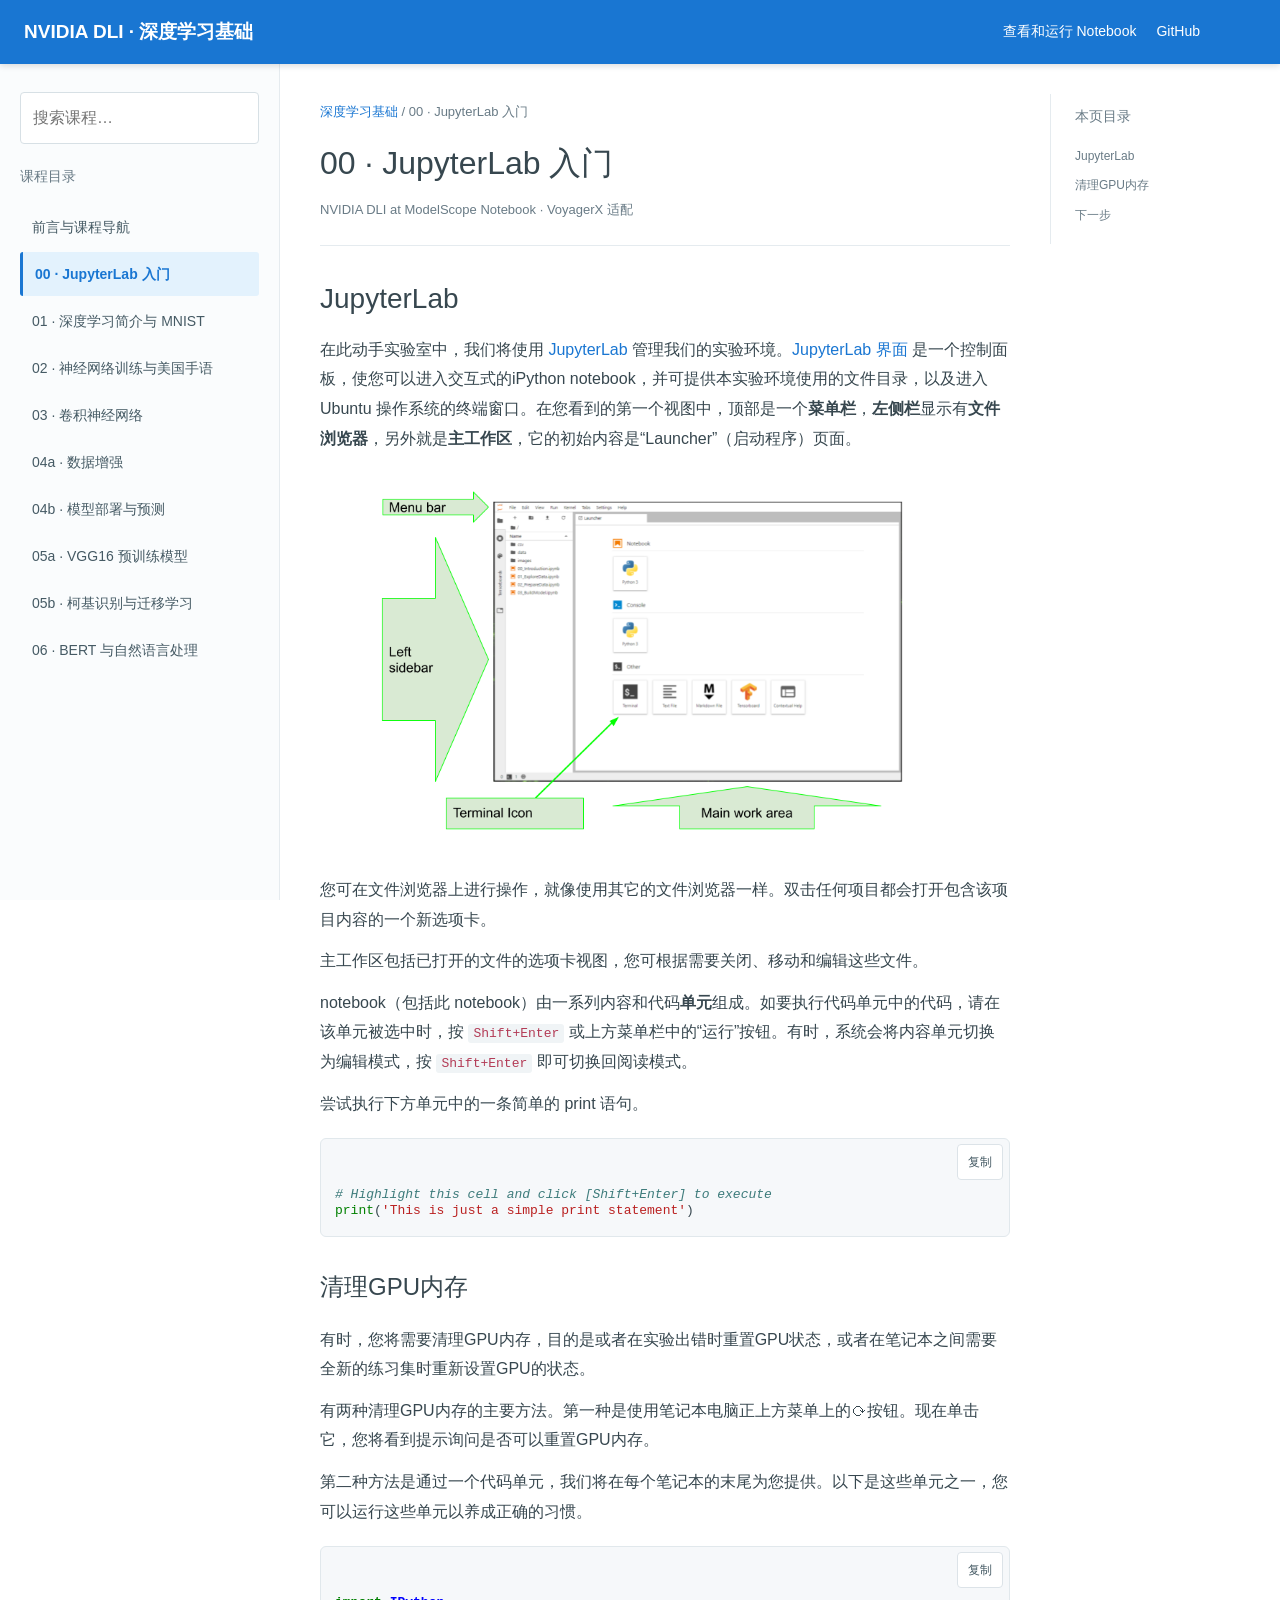
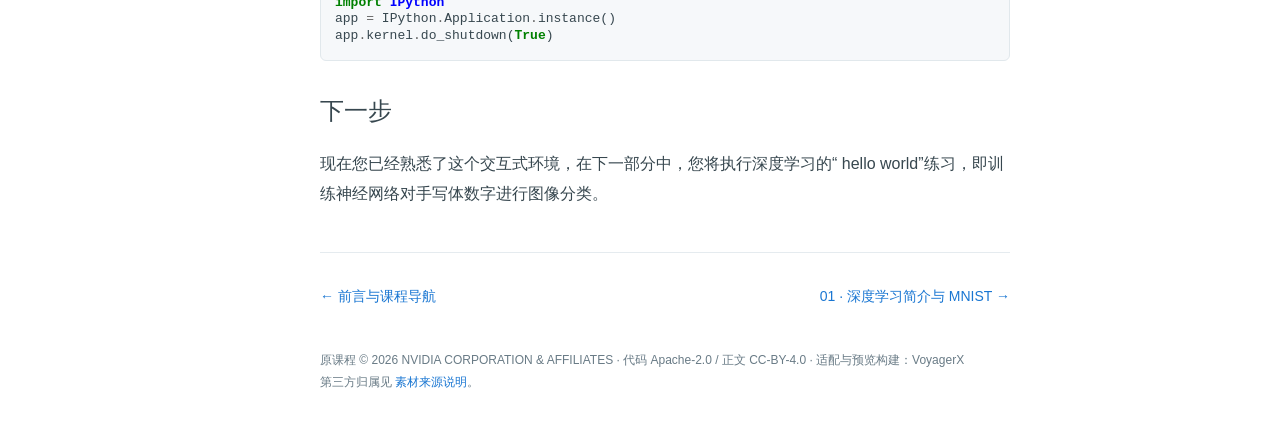
==== course_content/html/00_jupyterlab.html @ eb42d70a "Sync Gallery welcome notebook and HTML from README with tracking links" ====
<!DOCTYPE html>

<html lang="zh-CN"><head><meta charset="utf-8"/><meta content="width=device-width,initial-scale=1" name="viewport"/><title>00 · JupyterLab 入门 — NVIDIA DLI at ModelScope Notebook</title><link href="_static/style.css?v=260e9869840d" rel="stylesheet"/>
<script>window.MathJax={tex:{inlineMath:[['$','$'],['\\(','\\)']],displayMath:[['$$','$$'],['\\[','\\]']] },options:{enableMenu:false},svg:{fontCache:'global'}};</script><script defer="" src="_static/mathjax.js"></script></head>
<body><header class="topbar"><button aria-expanded="false" aria-label="打开课程目录" class="menu">☰</button><a class="brand" href="index.html" rel="noopener noreferrer" target="_blank">NVIDIA DLI · 深度学习基础</a><nav aria-label="相关链接" class="toplinks"><a href="https://modelscope.cn/gallery/NVIDIA_Training_and_Certification/nvidia-dli-deep-learning-zh-modelscope/files/course_content/tutorials/00_jupyterlab.ipynb" rel="noopener noreferrer" target="_blank">查看和运行 Notebook</a><a href="https://github.com/VoyagerXvoyagerx/nvidia-dli-deep-learning-zh-modelscope" rel="noopener noreferrer" target="_blank">GitHub</a></nav></header>
<aside aria-label="课程目录" class="sidebar"><input aria-label="搜索课程" class="search" placeholder="搜索课程…" type="search"/><h2>课程目录</h2><ul class="chapters"><li><a class="" href="index.html" rel="noopener noreferrer" target="_blank">前言与课程导航</a></li><li><a aria-current="page" class="active" href="00_jupyterlab.html" rel="noopener noreferrer" target="_blank">00 · JupyterLab 入门</a></li><li><a class="" href="01_mnist.html" rel="noopener noreferrer" target="_blank">01 · 深度学习简介与 MNIST</a></li><li><a class="" href="02_asl.html" rel="noopener noreferrer" target="_blank">02 · 神经网络训练与美国手语</a></li><li><a class="" href="03_asl_cnn.html" rel="noopener noreferrer" target="_blank">03 · 卷积神经网络</a></li><li><a class="" href="04a_asl_augmentation.html" rel="noopener noreferrer" target="_blank">04a · 数据增强</a></li><li><a class="" href="04b_asl_predictions.html" rel="noopener noreferrer" target="_blank">04b · 模型部署与预测</a></li><li><a class="" href="05a_doggy_door.html" rel="noopener noreferrer" target="_blank">05a · VGG16 预训练模型</a></li><li><a class="" href="05b_corgi_door.html" rel="noopener noreferrer" target="_blank">05b · 柯基识别与迁移学习</a></li><li><a class="" href="06_nlp.html" rel="noopener noreferrer" target="_blank">06 · BERT 与自然语言处理</a></li></ul><p class="empty-search">没有匹配的课程</p></aside>
<main><div class="breadcrumb"><a href="index.html" rel="noopener noreferrer" target="_blank">深度学习基础</a> / 00 · JupyterLab 入门</div><h1 class="page-title">00 · JupyterLab 入门</h1><div class="subtitle">NVIDIA DLI at ModelScope Notebook · VoyagerX 适配</div><article class="notebook"><div class="cell border-box-sizing text_cell rendered" id="cell-id=77c0763f"><div class="inner_cell">
<div class="text_cell_render border-box-sizing rendered_html">
<h1 id="JupyterLab">JupyterLab<a class="anchor-link" href="#JupyterLab">¶</a></h1><p>在此动手实验室中，我们将使用 <a href="https://jupyterlab.readthedocs.io/en/stable/" rel="noopener noreferrer" target="_blank">JupyterLab</a> 管理我们的实验环境。<a href="https://jupyterlab.readthedocs.io/en/stable/user/interface.html" rel="noopener noreferrer" target="_blank">JupyterLab 界面</a> 是一个控制面板，使您可以进入交互式的iPython notebook，并可提供本实验环境使用的文件目录，以及进入 Ubuntu 操作系统的终端窗口。在您看到的第一个视图中，顶部是一个<strong>菜单栏</strong>，<strong>左侧栏</strong>显示有<strong>文件浏览器</strong>，另外就是<strong>主工作区</strong>，它的初始内容是“Launcher”（启动程序）页面。</p>
<img alt="No description has been provided for this image" src="[data-uri]"/>
<p>您可在文件浏览器上进行操作，就像使用其它的文件浏览器一样。双击任何项目都会打开包含该项目内容的一个新选项卡。</p>
<p>主工作区包括已打开的文件的选项卡视图，您可根据需要关闭、移动和编辑这些文件。</p>
<p>notebook（包括此 notebook）由一系列内容和代码<strong>单元</strong>组成。如要执行代码单元中的代码，请在该单元被选中时，按 <code>Shift+Enter</code> 或上方菜单栏中的“运行”按钮。有时，系统会将内容单元切换为编辑模式，按 <code>Shift+Enter</code> 即可切换回阅读模式。</p>
<p>尝试执行下方单元中的一条简单的 print 语句。</p>
</div>
</div>
</div>
<div class="cell border-box-sizing code_cell rendered" id="cell-id=978e000f">
<div class="input">
<div class="inner_cell">
<div class="input_area">
<div class="highlight hl-ipython3"><pre><span></span><span class="c1"># Highlight this cell and click [Shift+Enter] to execute</span>
<span class="nb">print</span><span class="p">(</span><span class="s1">'This is just a simple print statement'</span><span class="p">)</span>
</pre></div>
</div>
</div>
</div>
</div>
<div class="cell border-box-sizing text_cell rendered" id="cell-id=dd1d17f4"><div class="inner_cell">
<div class="text_cell_render border-box-sizing rendered_html">
<h2 id="%E6%B8%85%E7%90%86GPU%E5%86%85%E5%AD%98">清理GPU内存<a class="anchor-link" href="#%E6%B8%85%E7%90%86GPU%E5%86%85%E5%AD%98">¶</a></h2>
</div>
</div>
</div>
<div class="cell border-box-sizing text_cell rendered" id="cell-id=c4c3e708"><div class="inner_cell">
<div class="text_cell_render border-box-sizing rendered_html">
<p>有时，您将需要清理GPU内存，目的是或者在实验出错时重置GPU状态，或者在笔记本之间需要全新的练习集时重新设置GPU的状态。</p>
<p>有两种清理GPU内存的主要方法。第一种是使用笔记本电脑正上方菜单上的⟳按钮。现在单击它，您将看到提示询问是否可以重置GPU内存。</p>
<p>第二种方法是通过一个代码单元，我们将在每个笔记本的末尾为您提供。以下是这些单元之一，您可以运行这些单元以养成正确的习惯。</p>
</div>
</div>
</div>
<div class="cell border-box-sizing code_cell rendered" id="cell-id=e4eff487">
<div class="input">
<div class="inner_cell">
<div class="input_area">
<div class="highlight hl-ipython3"><pre><span></span><span class="kn">import</span><span class="w"> </span><span class="nn">IPython</span>
<span class="n">app</span> <span class="o">=</span> <span class="n">IPython</span><span class="o">.</span><span class="n">Application</span><span class="o">.</span><span class="n">instance</span><span class="p">()</span>
<span class="n">app</span><span class="o">.</span><span class="n">kernel</span><span class="o">.</span><span class="n">do_shutdown</span><span class="p">(</span><span class="kc">True</span><span class="p">)</span>
</pre></div>
</div>
</div>
</div>
</div>
<div class="cell border-box-sizing text_cell rendered" id="cell-id=9a788cd8"><div class="inner_cell">
<div class="text_cell_render border-box-sizing rendered_html">
<h2 id="%E4%B8%8B%E4%B8%80%E6%AD%A5">下一步<a class="anchor-link" href="#%E4%B8%8B%E4%B8%80%E6%AD%A5">¶</a></h2>
</div>
</div>
</div>
<div class="cell border-box-sizing text_cell rendered" id="cell-id=a4cfa0e5"><div class="inner_cell">
<div class="text_cell_render border-box-sizing rendered_html">
<p>现在您已经熟悉了这个交互式环境，在下一部分中，您将执行深度学习的“ hello world”练习，即训练神经网络对手写体数字进行图像分类。</p>
</div>
</div>
</div>
</article><nav aria-label="上一课与下一课" class="pager"><a href="index.html" rel="prev noopener noreferrer" target="_blank">← 前言与课程导航</a><a href="01_mnist.html" rel="next noopener noreferrer" target="_blank">01 · 深度学习简介与 MNIST →</a></nav><footer class="footer">原课程 © 2026 NVIDIA CORPORATION &amp; AFFILIATES · 代码 Apache-2.0 / 正文 CC-BY-4.0 · 适配与预览构建：VoyagerX<br/>第三方归属见 <a href="https://github.com/VoyagerXvoyagerx/nvidia-dli-deep-learning-zh-modelscope/blob/main/THIRD_PARTY_NOTICES.md" rel="noopener noreferrer" target="_blank">素材来源说明</a>。</footer></main><aside aria-label="本页目录" class="toc"><h2>本页目录</h2><a class="depth-1" href="#JupyterLab">JupyterLab</a><a class="depth-2" href="#%E6%B8%85%E7%90%86GPU%E5%86%85%E5%AD%98">清理GPU内存</a><a class="depth-2" href="#%E4%B8%8B%E4%B8%80%E6%AD%A5">下一步</a></aside><script>
(()=>{
 const sidebar=document.querySelector('.sidebar'),menu=document.querySelector('.menu');
 const mobile=matchMedia('(max-width:1024px)');
 sidebar.id='course-navigation';menu.setAttribute('aria-controls',sidebar.id);
 const heading=document.createElement('div');heading.className='drawer-head';
 const headingText=document.createElement('strong');headingText.textContent='课程目录';
 const close=document.createElement('button');close.type='button';close.className='menu-close';close.setAttribute('aria-label','关闭课程目录');close.textContent='×';heading.append(headingText,close);sidebar.prepend(heading);
 const actions=document.createElement('nav');actions.className='drawer-actions';actions.setAttribute('aria-label','Notebook 与源码');
 document.querySelectorAll('.toplinks a').forEach(link=>actions.append(link.cloneNode(true)));sidebar.append(actions);
 const backdrop=document.createElement('button');backdrop.type='button';backdrop.className='nav-backdrop';backdrop.hidden=true;backdrop.tabIndex=-1;backdrop.setAttribute('aria-label','关闭课程目录遮罩');document.body.append(backdrop);
 let previousFocus;
 function setOpen(open,restore=true){
  open=!!open&&mobile.matches;
  if(open)previousFocus=document.activeElement;
  sidebar.classList.toggle('open',open);document.body.classList.toggle('nav-open',open);menu.setAttribute('aria-expanded',String(open));menu.setAttribute('aria-label',open?'关闭课程目录':'打开课程目录');backdrop.hidden=!open;
  sidebar.inert=mobile.matches&&!open;sidebar.setAttribute('aria-hidden',String(mobile.matches&&!open));
  if(open){sidebar.setAttribute('role','dialog');sidebar.setAttribute('aria-modal','true');close.focus()}
  else{sidebar.removeAttribute('role');sidebar.removeAttribute('aria-modal');if(restore&&previousFocus?.isConnected)previousFocus.focus()}
 }
 menu.addEventListener('click',()=>setOpen(!sidebar.classList.contains('open')));close.addEventListener('click',()=>setOpen(false));backdrop.addEventListener('click',()=>setOpen(false));
 sidebar.addEventListener('click',e=>{if(e.target.closest('a'))setOpen(false,false)});
 document.addEventListener('keydown',e=>{
  if(!sidebar.classList.contains('open'))return;
  if(e.key==='Escape'){e.preventDefault();setOpen(false)}
  if(e.key==='Tab'){
   const targets=[...sidebar.querySelectorAll('a[href],button,input')].filter(el=>el.getClientRects().length&&!el.disabled);const first=targets[0],last=targets.at(-1);
   if(e.shiftKey&&document.activeElement===first){e.preventDefault();last.focus()}else if(!e.shiftKey&&document.activeElement===last){e.preventDefault();first.focus()}
  }
 });
 mobile.addEventListener('change',()=>setOpen(false,false));setOpen(false,false);
 document.querySelector('.search').addEventListener('input',e=>{
  const q=e.target.value.toLocaleLowerCase();let n=0;
  document.querySelectorAll('.chapters li').forEach(li=>{const ok=li.textContent.toLocaleLowerCase().includes(q);li.hidden=!ok;n+=ok});document.querySelector('.empty-search').style.display=n?'none':'block';
 });
 document.querySelectorAll('.notebook table').forEach(table=>{
  if(table.parentElement.classList.contains('table-scroll'))return;
  const wrapper=document.createElement('div');wrapper.className='table-scroll';wrapper.tabIndex=0;wrapper.setAttribute('role','region');wrapper.setAttribute('aria-label','表格，可左右滚动');table.before(wrapper);wrapper.append(table);
 });
 document.querySelectorAll('.notebook pre').forEach(pre=>{
  pre.classList.add('code-scroll');pre.tabIndex=0;pre.setAttribute('role','region');pre.setAttribute('aria-label','代码或输出内容，可左右滚动');
  const block=pre.closest('.highlight');
  if(block){
   const copy=document.createElement('button');copy.type='button';copy.className='copy';copy.textContent='复制';copy.setAttribute('aria-label','复制代码');copy.addEventListener('click',async()=>{
    try{await navigator.clipboard.writeText(pre.innerText)}catch(e){const t=document.createElement('textarea');t.value=pre.innerText;document.body.append(t);t.select();document.execCommand('copy');t.remove()}
    copy.textContent='已复制';setTimeout(()=>copy.textContent='复制',1200);
   });block.append(copy);
  }
 });
})();
</script></body></html>
---- course_content/html/_static/style.css ----
:root{--blue:#1976d2;--ink:#37474f;--muted:#697b86;--line:#e5ebef;--header-height:64px}
*{box-sizing:border-box}html{width:100%;scroll-behavior:smooth;scroll-padding-top:82px}body{width:100%;min-width:0;margin:0;color:var(--ink);background:#fff;font:16px/1.85 -apple-system,BlinkMacSystemFont,"Segoe UI","Noto Sans SC","Microsoft YaHei",sans-serif}
a{color:var(--blue);text-decoration:none}a:hover{text-decoration:underline}button,input{font:inherit}button:focus-visible,a:focus-visible,input:focus-visible,pre:focus-visible{outline:3px solid #ffb300;outline-offset:2px}
.topbar{height:var(--header-height);position:fixed;inset:0 0 auto;background:var(--blue);color:#fff;display:flex;align-items:center;gap:24px;padding:0 24px;z-index:20;box-shadow:0 2px 6px #0002;min-width:0}
.brand{font-size:19px;font-weight:600;color:#fff;min-width:0}.toplinks{margin-left:auto;margin-right:56px;display:flex;align-items:center;gap:20px;flex-shrink:0}.toplinks a{color:#fff;font-size:14px;min-height:44px;display:flex;align-items:center}.menu{display:none;border:0;background:none;color:#fff;font-size:24px;cursor:pointer}
.sidebar{position:fixed;top:var(--header-height);bottom:0;left:0;width:280px;padding:28px 20px 40px;overflow-y:auto;overscroll-behavior-y:contain;border-right:1px solid var(--line);background:#fafcfd;z-index:15}
.sidebar h2,.toc h2{font-size:14px;margin:0 0 16px;color:var(--muted);font-weight:500}.search{width:100%;min-height:44px;padding:10px 12px;border:1px solid #d7e0e5;border-radius:4px;background:#fff;font-size:16px;margin-bottom:20px}
.chapters{list-style:none;padding:0;margin:0}.chapters li{margin:3px 0}.chapters a{display:flex;align-items:center;min-height:44px;padding:8px 12px;border-radius:3px;font-size:14px;color:#455a64;line-height:1.65;overflow-wrap:anywhere}.chapters a.active{background:#e3f2fd;color:var(--blue);font-weight:600;border-left:3px solid var(--blue)}
main{margin:var(--header-height) 230px 0 280px;padding:36px 40px 52px;max-width:1140px;min-width:0;min-height:calc(100vh - var(--header-height))}.breadcrumb{font-size:13px;color:var(--muted);margin-bottom:17px;overflow-wrap:anywhere}.page-title{font-size:32px;line-height:1.4;font-weight:500;margin:0 0 12px;overflow-wrap:anywhere}.subtitle{color:var(--muted);font-size:13px;border-bottom:1px solid var(--line);padding-bottom:23px;margin-bottom:25px}
.toc{position:fixed;right:0;top:94px;width:230px;padding:10px 24px;max-height:calc(100vh - 110px);overflow:auto;border-left:1px solid var(--line)}.toc a{display:block;font-size:12px;line-height:1.7;margin:9px 0;color:var(--muted)}.toc a.depth-3{padding-left:12px}
.notebook{width:100%;min-width:0;max-width:100%;overflow-wrap:anywhere}.notebook h1{font-size:28px}.notebook h2{font-size:24px}.notebook h3{font-size:20px}.notebook h4{font-size:17px}.notebook h1,.notebook h2,.notebook h3,.notebook h4{font-weight:500;line-height:1.5;margin:32px 0 15px;overflow-wrap:anywhere}
.notebook p{margin:12px 0}.notebook p,.notebook li,.notebook a{white-space:normal;overflow-wrap:anywhere;word-break:normal}.notebook img{display:inline-block;max-width:100%!important;height:auto!important}.notebook video,.notebook iframe{max-width:100%}
.cell,.inner_cell,.text_cell,.text_cell_render,.rendered_html,.input,.input_area,.output_wrapper,.output,.output_area,.output_subarea{min-width:0;max-width:100%;width:auto}.text_cell_render{padding:0}.input_area{width:100%}.cell{margin:20px 0}.prompt,.anchor-link{display:none}
.notebook blockquote{border-left:4px solid #90caf9;background:#f4f9fd;padding:8px 16px;margin:20px 0}.notebook ul,.notebook ol{padding-left:24px}.notebook table{border-collapse:collapse;font-size:14px;margin:0}.notebook th,.notebook td{border:1px solid #dfe6ea;padding:10px 13px;vertical-align:top}.notebook th{background:#f5f8fa}.table-scroll{width:100%;max-width:100%;min-width:0;overflow-x:auto;overscroll-behavior-x:contain;-webkit-overflow-scrolling:touch;margin:20px 0}.table-scroll table{width:max-content;min-width:100%;max-width:none}
code,pre{font:13px/1.65 ui-monospace,SFMono-Regular,Consolas,"Liberation Mono",monospace}p code,li code,td code{background:#f0f4f6;border-radius:3px;padding:2px 5px;color:#b33b56;white-space:normal;overflow-wrap:anywhere}
.highlight{position:relative;width:100%;max-width:100%;min-width:0;background:#f6f8fa!important;border:1px solid #e1e8ec;border-radius:6px;margin:16px 0;overflow:hidden}.highlight pre,.notebook pre.code-scroll{display:block;width:100%;max-width:100%;min-width:0;margin:0;padding:48px 14px 16px;overflow-x:auto;overflow-y:hidden;white-space:pre;word-break:normal;overflow-wrap:normal;tab-size:4;-webkit-overflow-scrolling:touch;overscroll-behavior-x:contain;touch-action:pan-x pan-y;scrollbar-width:auto;scrollbar-color:#8298a6 #e8eef2;background:transparent}
.output_area pre.code-scroll{padding:14px;background:#fbfcfd;border-left:3px solid #cfd8dc}.code-scroll code,.code-scroll span{white-space:pre;word-break:normal;overflow-wrap:normal}.code-scroll::-webkit-scrollbar,.table-scroll::-webkit-scrollbar{height:10px}.code-scroll::-webkit-scrollbar-track,.table-scroll::-webkit-scrollbar-track{background:#e8eef2}.code-scroll::-webkit-scrollbar-thumb,.table-scroll::-webkit-scrollbar-thumb{background:#8298a6;border-radius:6px}
.copy{position:absolute;right:6px;top:5px;border:1px solid #dce3e8;border-radius:4px;padding:4px 10px;min-width:44px;min-height:36px;background:#fff;font-size:12px;color:#455a64;cursor:pointer;z-index:1}
.MathJax{max-width:100%;overflow-x:auto;overflow-y:hidden}.MathJax[display="true"]{display:block}.MathJax svg{max-width:none}.pager{display:flex;justify-content:space-between;gap:20px;margin-top:44px;padding-top:22px;border-top:1px solid var(--line);font-size:14px}.pager a{min-height:44px;display:flex;align-items:center;overflow-wrap:anywhere;min-width:0}.footer{margin-top:30px;color:var(--muted);font-size:12px;overflow-wrap:anywhere}.empty-search{font-size:13px;color:var(--muted);display:none}
.drawer-head,.drawer-actions,.nav-backdrop{display:none}.nav-backdrop[hidden]{display:none!important}
@media(min-width:1800px){main{margin-left:calc(280px + (100vw - 1800px)/2)}}
@media(max-width:1200px){.toc{display:none}main{margin-right:0;padding:30px}}
@media(max-width:1024px){
 :root{--header-height:60px}html{scroll-padding-top:76px}.topbar{gap:10px;padding:0 64px 0 12px}.menu{display:flex;align-items:center;justify-content:center;flex:0 0 44px;width:44px;height:44px;padding:0}.brand{font-size:16px;white-space:nowrap;overflow:hidden;text-overflow:ellipsis;line-height:1.4}.toplinks{display:none}.toc{display:none}
 .sidebar{top:0;bottom:0;width:min(320px,calc(100vw - 48px));max-width:100%;padding:16px 16px 32px;z-index:50;transform:translateX(-105%);visibility:hidden;pointer-events:none;transition:transform .18s ease,visibility .18s;background:#fff;box-shadow:8px 0 30px #0003;height:100dvh;max-height:100dvh}
 .sidebar.open{display:block;transform:translateX(0);visibility:visible;pointer-events:auto}.drawer-head{display:flex;align-items:center;justify-content:space-between;gap:12px;margin-bottom:16px;font-size:18px}.menu-close{border:0;background:#eff4f8;color:#37474f;border-radius:4px;font-size:26px;width:44px;height:44px;cursor:pointer}.drawer-actions{display:flex;flex-direction:column;gap:4px;border-top:1px solid var(--line);margin-top:20px;padding-top:14px}.drawer-actions a{display:flex;align-items:center;min-height:44px;padding:8px 12px;font-size:14px}
 .nav-backdrop{display:block;position:fixed;inset:0;border:0;background:#0006;z-index:40;padding:0;cursor:pointer}.nav-open{overflow:hidden}.chapters a{min-height:44px}main{width:auto;min-width:0;margin:var(--header-height) 0 0;padding:24px 20px 40px;max-width:100%;min-height:calc(100dvh - var(--header-height))}.page-title{font-size:26px}.notebook h1{font-size:25px}.notebook h2{font-size:22px}.notebook h3{font-size:19px}.copy{min-height:44px}.highlight pre{padding-top:54px}.pager{flex-wrap:wrap}.table-scroll{max-width:100%}
}
@media(max-width:480px){main{padding:22px 16px 36px}.topbar{padding-right:60px}.brand{font-size:15px}.page-title{font-size:24px}.notebook h1{font-size:23px}.notebook h2{font-size:21px}.notebook blockquote{margin-left:0;margin-right:0;padding:8px 12px}}
@media(prefers-reduced-motion:reduce){html{scroll-behavior:auto}.sidebar{transition:none}}
pre { line-height: 125%; }
td.linenos .normal { color: inherit; background-color: transparent; padding-left: 5px; padding-right: 5px; }
span.linenos { color: inherit; background-color: transparent; padding-left: 5px; padding-right: 5px; }
td.linenos .special { color: #000000; background-color: #ffffc0; padding-left: 5px; padding-right: 5px; }
span.linenos.special { color: #000000; background-color: #ffffc0; padding-left: 5px; padding-right: 5px; }
.highlight .hll { background-color: #ffffcc }
.highlight { background: #f8f8f8; }
.highlight .c { color: #3D7B7B; font-style: italic } /* Comment */
.highlight .err { border: 1px solid #F00 } /* Error */
.highlight .k { color: #008000; font-weight: bold } /* Keyword */
.highlight .o { color: #666 } /* Operator */
.highlight .ch { color: #3D7B7B; font-style: italic } /* Comment.Hashbang */
.highlight .cm { color: #3D7B7B; font-style: italic } /* Comment.Multiline */
.highlight .cp { color: #9C6500 } /* Comment.Preproc */
.highlight .cpf { color: #3D7B7B; font-style: italic } /* Comment.PreprocFile */
.highlight .c1 { color: #3D7B7B; font-style: italic } /* Comment.Single */
.highlight .cs { color: #3D7B7B; font-style: italic } /* Comment.Special */
.highlight .gd { color: #A00000 } /* Generic.Deleted */
.highlight .ge { font-style: italic } /* Generic.Emph */
.highlight .ges { font-weight: bold; font-style: italic } /* Generic.EmphStrong */
.highlight .gr { color: #E40000 } /* Generic.Error */
.highlight .gh { color: #000080; font-weight: bold } /* Generic.Heading */
.highlight .gi { color: #008400 } /* Generic.Inserted */
.highlight .go { color: #717171 } /* Generic.Output */
.highlight .gp { color: #000080; font-weight: bold } /* Generic.Prompt */
.highlight .gs { font-weight: bold } /* Generic.Strong */
.highlight .gu { color: #800080; font-weight: bold } /* Generic.Subheading */
.highlight .gt { color: #04D } /* Generic.Traceback */
.highlight .kc { color: #008000; font-weight: bold } /* Keyword.Constant */
.highlight .kd { color: #008000; font-weight: bold } /* Keyword.Declaration */
.highlight .kn { color: #008000; font-weight: bold } /* Keyword.Namespace */
.highlight .kp { color: #008000 } /* Keyword.Pseudo */
.highlight .kr { color: #008000; font-weight: bold } /* Keyword.Reserved */
.highlight .kt { color: #B00040 } /* Keyword.Type */
.highlight .m { color: #666 } /* Literal.Number */
.highlight .s { color: #BA2121 } /* Literal.String */
.highlight .na { color: #687822 } /* Name.Attribute */
.highlight .nb { color: #008000 } /* Name.Builtin */
.highlight .nc { color: #00F; font-weight: bold } /* Name.Class */
.highlight .no { color: #800 } /* Name.Constant */
.highlight .nd { color: #A2F } /* Name.Decorator */
.highlight .ni { color: #717171; font-weight: bold } /* Name.Entity */
.highlight .ne { color: #CB3F38; font-weight: bold } /* Name.Exception */
.highlight .nf { color: #00F } /* Name.Function */
.highlight .nl { color: #767600 } /* Name.Label */
.highlight .nn { color: #00F; font-weight: bold } /* Name.Namespace */
.highlight .nt { color: #008000; font-weight: bold } /* Name.Tag */
.highlight .nv { color: #19177C } /* Name.Variable */
.highlight .ow { color: #A2F; font-weight: bold } /* Operator.Word */
.highlight .w { color: #BBB } /* Text.Whitespace */
.highlight .mb { color: #666 } /* Literal.Number.Bin */
.highlight .mf { color: #666 } /* Literal.Number.Float */
.highlight .mh { color: #666 } /* Literal.Number.Hex */
.highlight .mi { color: #666 } /* Literal.Number.Integer */
.highlight .mo { color: #666 } /* Literal.Number.Oct */
.highlight .sa { color: #BA2121 } /* Literal.String.Affix */
.highlight .sb { color: #BA2121 } /* Literal.String.Backtick */
.highlight .sc { color: #BA2121 } /* Literal.String.Char */
.highlight .dl { color: #BA2121 } /* Literal.String.Delimiter */
.highlight .sd { color: #BA2121; font-style: italic } /* Literal.String.Doc */
.highlight .s2 { color: #BA2121 } /* Literal.String.Double */
.highlight .se { color: #AA5D1F; font-weight: bold } /* Literal.String.Escape */
.highlight .sh { color: #BA2121 } /* Literal.String.Heredoc */
.highlight .si { color: #A45A77; font-weight: bold } /* Literal.String.Interpol */
.highlight .sx { color: #008000 } /* Literal.String.Other */
.highlight .sr { color: #A45A77 } /* Literal.String.Regex */
.highlight .s1 { color: #BA2121 } /* Literal.String.Single */
.highlight .ss { color: #19177C } /* Literal.String.Symbol */
.highlight .bp { color: #008000 } /* Name.Builtin.Pseudo */
.highlight .fm { color: #00F } /* Name.Function.Magic */
.highlight .vc { color: #19177C } /* Name.Variable.Class */
.highlight .vg { color: #19177C } /* Name.Variable.Global */
.highlight .vi { color: #19177C } /* Name.Variable.Instance */
.highlight .vm { color: #19177C } /* Name.Variable.Magic */
.highlight .il { color: #666 } /* Literal.Number.Integer.Long */
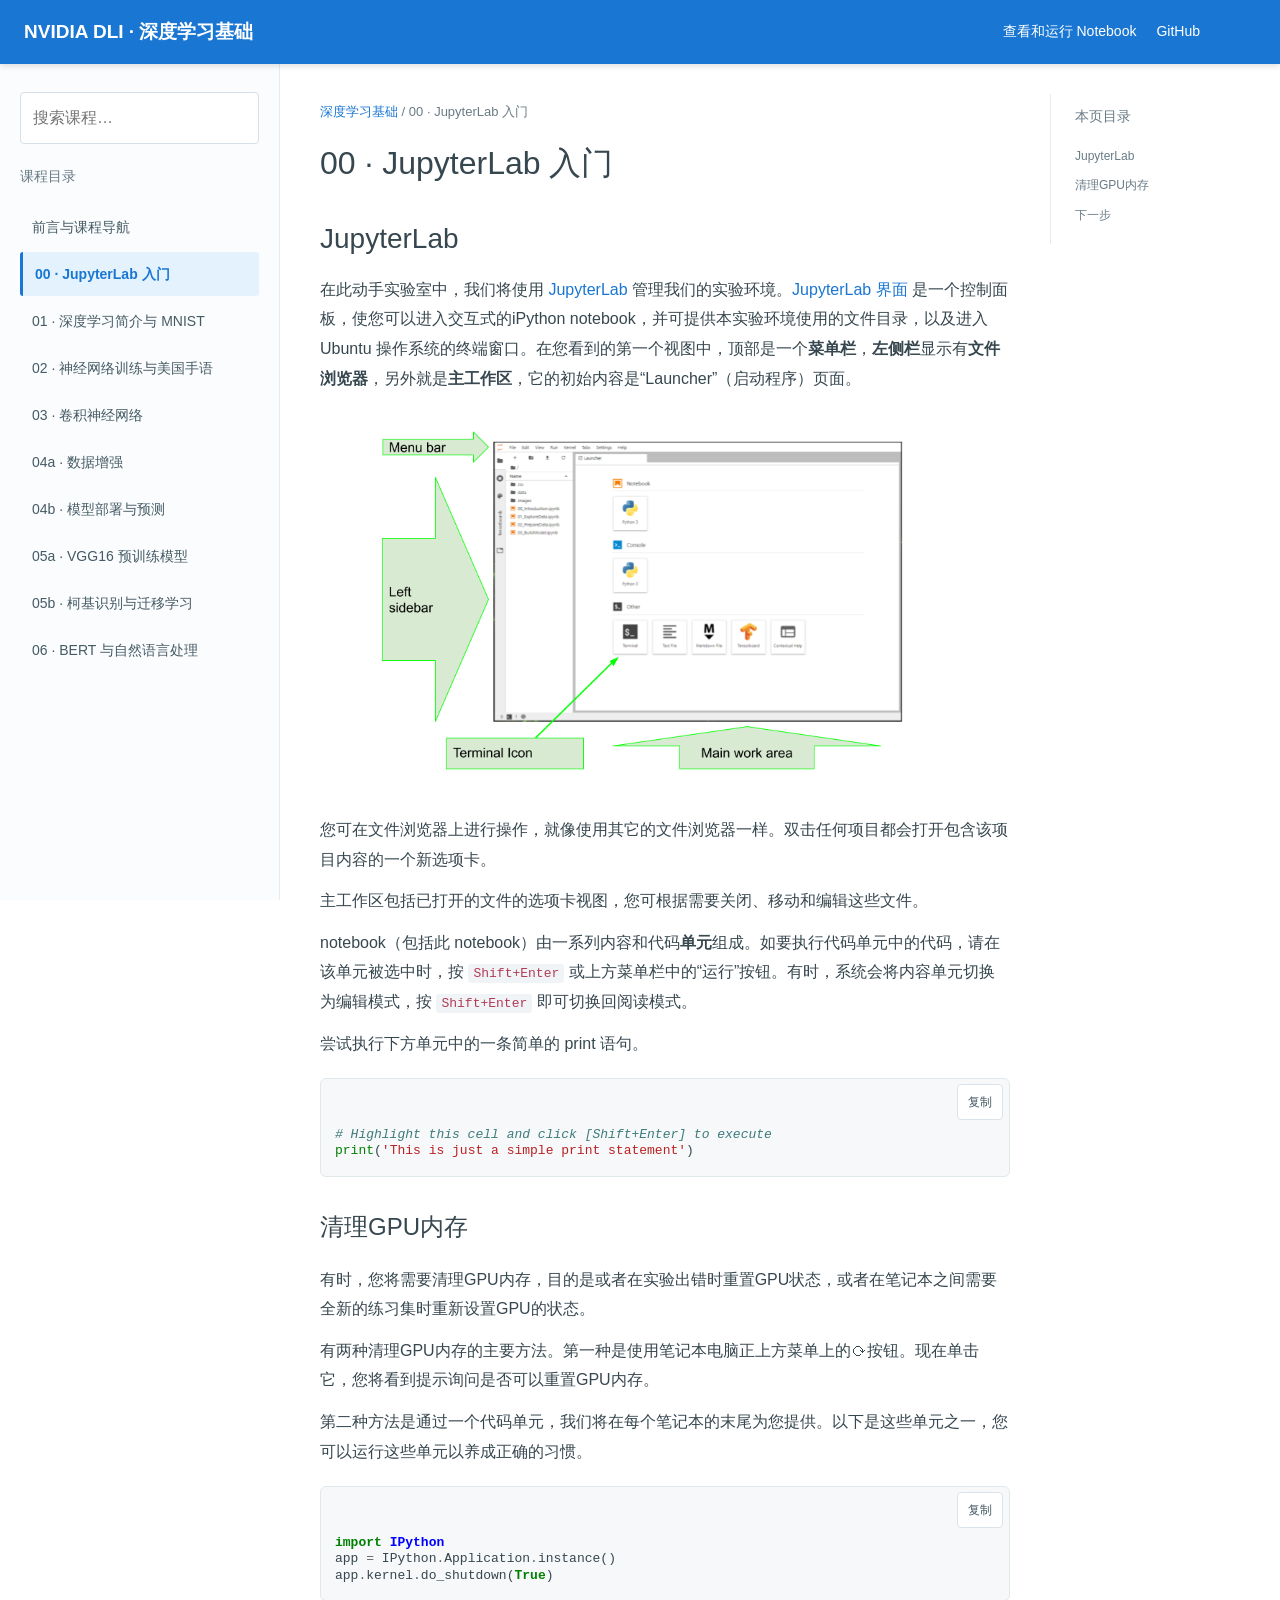
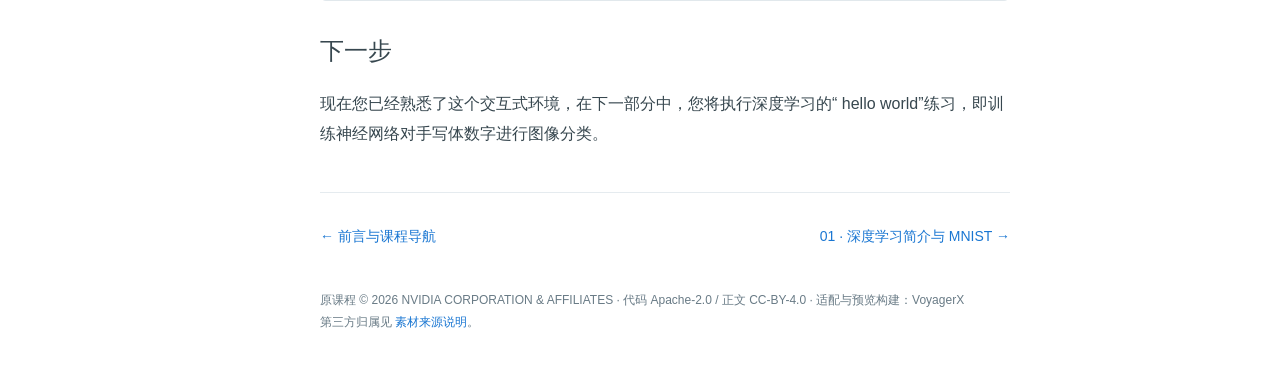
==== commit 71815e76: "Refine welcome tables, resource headings and page headers" ====
--- a/course_content/html/00_jupyterlab.html
+++ b/course_content/html/00_jupyterlab.html
@@ -1,10 +1,10 @@
 <!DOCTYPE html>
 
-<html lang="zh-CN"><head><meta charset="utf-8"/><meta content="width=device-width,initial-scale=1" name="viewport"/><title>00 · JupyterLab 入门 — NVIDIA DLI at ModelScope Notebook</title><link href="_static/style.css?v=260e9869840d" rel="stylesheet"/>
+<html lang="zh-CN"><head><meta charset="utf-8"/><meta content="width=device-width,initial-scale=1" name="viewport"/><title>00 · JupyterLab 入门 — NVIDIA DLI at ModelScope Notebook</title><link href="_static/style.css?v=dac861f0ec91" rel="stylesheet"/>
 <script>window.MathJax={tex:{inlineMath:[['$','$'],['\\(','\\)']],displayMath:[['$$','$$'],['\\[','\\]']] },options:{enableMenu:false},svg:{fontCache:'global'}};</script><script defer="" src="_static/mathjax.js"></script></head>
 <body><header class="topbar"><button aria-expanded="false" aria-label="打开课程目录" class="menu">☰</button><a class="brand" href="index.html" rel="noopener noreferrer" target="_blank">NVIDIA DLI · 深度学习基础</a><nav aria-label="相关链接" class="toplinks"><a href="https://modelscope.cn/gallery/NVIDIA_Training_and_Certification/nvidia-dli-deep-learning-zh-modelscope/files/course_content/tutorials/00_jupyterlab.ipynb" rel="noopener noreferrer" target="_blank">查看和运行 Notebook</a><a href="https://github.com/VoyagerXvoyagerx/nvidia-dli-deep-learning-zh-modelscope" rel="noopener noreferrer" target="_blank">GitHub</a></nav></header>
 <aside aria-label="课程目录" class="sidebar"><input aria-label="搜索课程" class="search" placeholder="搜索课程…" type="search"/><h2>课程目录</h2><ul class="chapters"><li><a class="" href="index.html" rel="noopener noreferrer" target="_blank">前言与课程导航</a></li><li><a aria-current="page" class="active" href="00_jupyterlab.html" rel="noopener noreferrer" target="_blank">00 · JupyterLab 入门</a></li><li><a class="" href="01_mnist.html" rel="noopener noreferrer" target="_blank">01 · 深度学习简介与 MNIST</a></li><li><a class="" href="02_asl.html" rel="noopener noreferrer" target="_blank">02 · 神经网络训练与美国手语</a></li><li><a class="" href="03_asl_cnn.html" rel="noopener noreferrer" target="_blank">03 · 卷积神经网络</a></li><li><a class="" href="04a_asl_augmentation.html" rel="noopener noreferrer" target="_blank">04a · 数据增强</a></li><li><a class="" href="04b_asl_predictions.html" rel="noopener noreferrer" target="_blank">04b · 模型部署与预测</a></li><li><a class="" href="05a_doggy_door.html" rel="noopener noreferrer" target="_blank">05a · VGG16 预训练模型</a></li><li><a class="" href="05b_corgi_door.html" rel="noopener noreferrer" target="_blank">05b · 柯基识别与迁移学习</a></li><li><a class="" href="06_nlp.html" rel="noopener noreferrer" target="_blank">06 · BERT 与自然语言处理</a></li></ul><p class="empty-search">没有匹配的课程</p></aside>
-<main><div class="breadcrumb"><a href="index.html" rel="noopener noreferrer" target="_blank">深度学习基础</a> / 00 · JupyterLab 入门</div><h1 class="page-title">00 · JupyterLab 入门</h1><div class="subtitle">NVIDIA DLI at ModelScope Notebook · VoyagerX 适配</div><article class="notebook"><div class="cell border-box-sizing text_cell rendered" id="cell-id=77c0763f"><div class="inner_cell">
+<main><div class="breadcrumb"><a href="index.html" rel="noopener noreferrer" target="_blank">深度学习基础</a> / 00 · JupyterLab 入门</div><h1 class="page-title">00 · JupyterLab 入门</h1><article class="notebook"><div class="cell border-box-sizing text_cell rendered" id="cell-id=77c0763f"><div class="inner_cell">
 <div class="text_cell_render border-box-sizing rendered_html">
 <h1 id="JupyterLab">JupyterLab<a class="anchor-link" href="#JupyterLab">¶</a></h1><p>在此动手实验室中，我们将使用 <a href="https://jupyterlab.readthedocs.io/en/stable/" rel="noopener noreferrer" target="_blank">JupyterLab</a> 管理我们的实验环境。<a href="https://jupyterlab.readthedocs.io/en/stable/user/interface.html" rel="noopener noreferrer" target="_blank">JupyterLab 界面</a> 是一个控制面板，使您可以进入交互式的iPython notebook，并可提供本实验环境使用的文件目录，以及进入 Ubuntu 操作系统的终端窗口。在您看到的第一个视图中，顶部是一个<strong>菜单栏</strong>，<strong>左侧栏</strong>显示有<strong>文件浏览器</strong>，另外就是<strong>主工作区</strong>，它的初始内容是“Launcher”（启动程序）页面。</p>
 <img alt="No description has been provided for this image" src="[data-uri]"/>
--- a/course_content/html/_static/style.css
+++ b/course_content/html/_static/style.css
@@ -7,7 +7,7 @@
 .sidebar{position:fixed;top:var(--header-height);bottom:0;left:0;width:280px;padding:28px 20px 40px;overflow-y:auto;overscroll-behavior-y:contain;border-right:1px solid var(--line);background:#fafcfd;z-index:15}
 .sidebar h2,.toc h2{font-size:14px;margin:0 0 16px;color:var(--muted);font-weight:500}.search{width:100%;min-height:44px;padding:10px 12px;border:1px solid #d7e0e5;border-radius:4px;background:#fff;font-size:16px;margin-bottom:20px}
 .chapters{list-style:none;padding:0;margin:0}.chapters li{margin:3px 0}.chapters a{display:flex;align-items:center;min-height:44px;padding:8px 12px;border-radius:3px;font-size:14px;color:#455a64;line-height:1.65;overflow-wrap:anywhere}.chapters a.active{background:#e3f2fd;color:var(--blue);font-weight:600;border-left:3px solid var(--blue)}
-main{margin:var(--header-height) 230px 0 280px;padding:36px 40px 52px;max-width:1140px;min-width:0;min-height:calc(100vh - var(--header-height))}.breadcrumb{font-size:13px;color:var(--muted);margin-bottom:17px;overflow-wrap:anywhere}.page-title{font-size:32px;line-height:1.4;font-weight:500;margin:0 0 12px;overflow-wrap:anywhere}.subtitle{color:var(--muted);font-size:13px;border-bottom:1px solid var(--line);padding-bottom:23px;margin-bottom:25px}
+main{margin:var(--header-height) 230px 0 280px;padding:36px 40px 52px;max-width:1140px;min-width:0;min-height:calc(100vh - var(--header-height))}.breadcrumb{font-size:13px;color:var(--muted);margin-bottom:17px;overflow-wrap:anywhere}.page-title{font-size:32px;line-height:1.4;font-weight:500;margin:0 0 12px;overflow-wrap:anywhere}
 .toc{position:fixed;right:0;top:94px;width:230px;padding:10px 24px;max-height:calc(100vh - 110px);overflow:auto;border-left:1px solid var(--line)}.toc a{display:block;font-size:12px;line-height:1.7;margin:9px 0;color:var(--muted)}.toc a.depth-3{padding-left:12px}
 .notebook{width:100%;min-width:0;max-width:100%;overflow-wrap:anywhere}.notebook h1{font-size:28px}.notebook h2{font-size:24px}.notebook h3{font-size:20px}.notebook h4{font-size:17px}.notebook h1,.notebook h2,.notebook h3,.notebook h4{font-weight:500;line-height:1.5;margin:32px 0 15px;overflow-wrap:anywhere}
 .notebook p{margin:12px 0}.notebook p,.notebook li,.notebook a{white-space:normal;overflow-wrap:anywhere;word-break:normal}.notebook img{display:inline-block;max-width:100%!important;height:auto!important}.notebook video,.notebook iframe{max-width:100%}
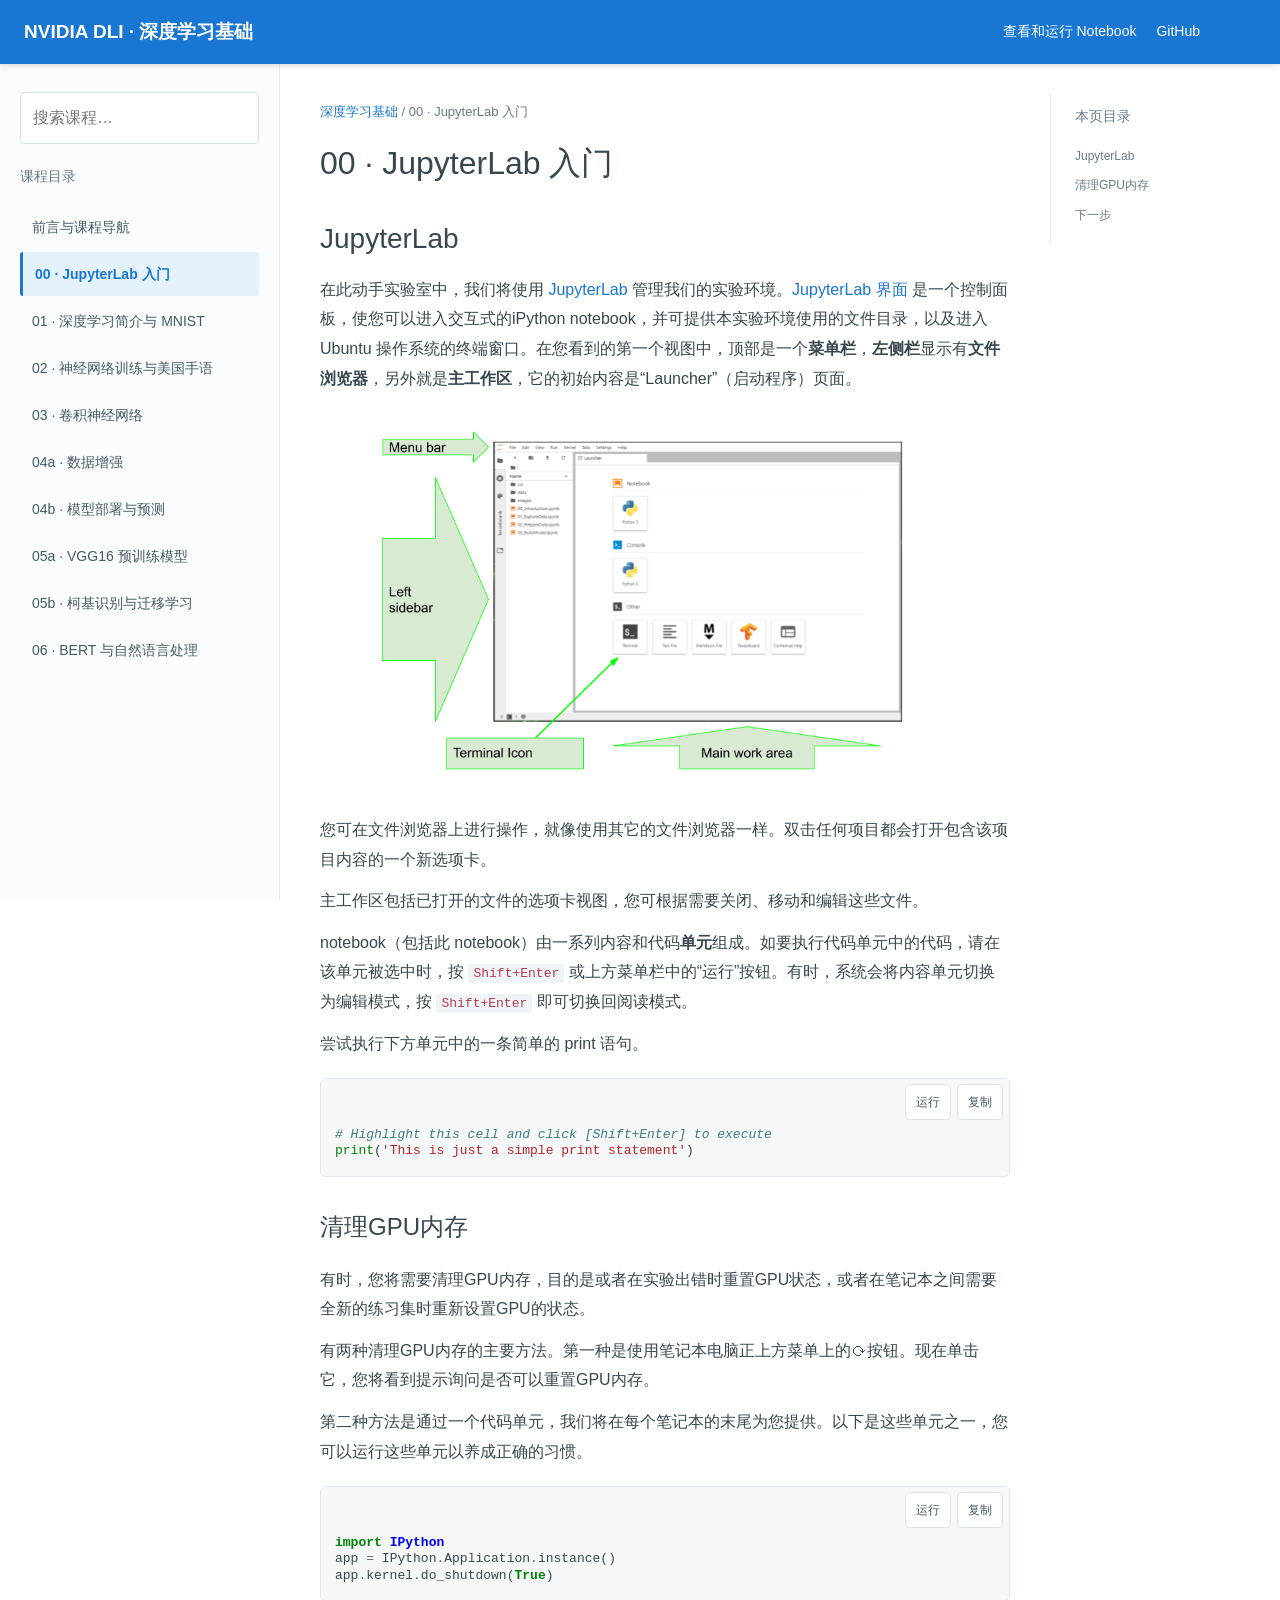
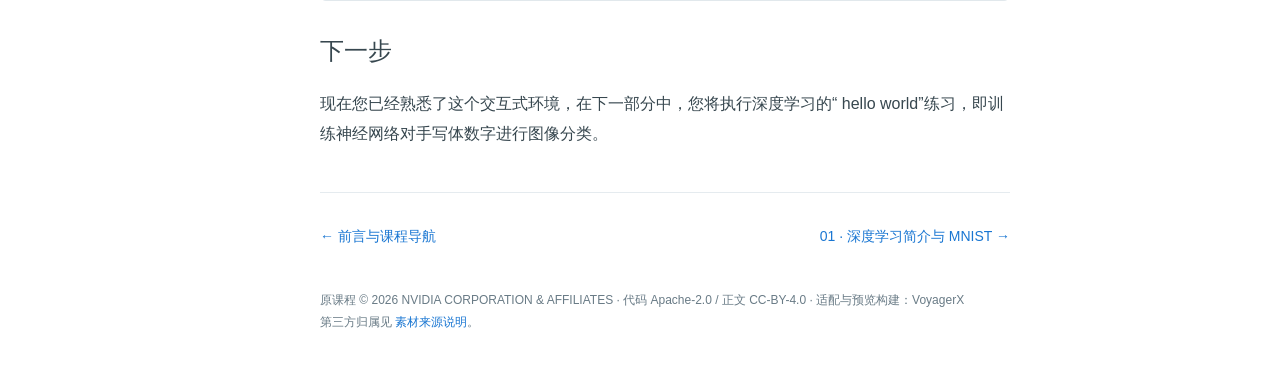
==== commit 6e3cd4a1: "Add run links beside code block copy buttons" ====
--- a/course_content/html/00_jupyterlab.html
+++ b/course_content/html/00_jupyterlab.html
@@ -1,6 +1,6 @@
 <!DOCTYPE html>
 
-<html lang="zh-CN"><head><meta charset="utf-8"/><meta content="width=device-width,initial-scale=1" name="viewport"/><title>00 · JupyterLab 入门 — NVIDIA DLI at ModelScope Notebook</title><link href="_static/style.css?v=dac861f0ec91" rel="stylesheet"/>
+<html lang="zh-CN"><head><meta charset="utf-8"/><meta content="width=device-width,initial-scale=1" name="viewport"/><title>00 · JupyterLab 入门 — NVIDIA DLI at ModelScope Notebook</title><link href="_static/style.css?v=35ac2a4557db" rel="stylesheet"/>
 <script>window.MathJax={tex:{inlineMath:[['$','$'],['\\(','\\)']],displayMath:[['$$','$$'],['\\[','\\]']] },options:{enableMenu:false},svg:{fontCache:'global'}};</script><script defer="" src="_static/mathjax.js"></script></head>
 <body><header class="topbar"><button aria-expanded="false" aria-label="打开课程目录" class="menu">☰</button><a class="brand" href="index.html" rel="noopener noreferrer" target="_blank">NVIDIA DLI · 深度学习基础</a><nav aria-label="相关链接" class="toplinks"><a href="https://modelscope.cn/gallery/NVIDIA_Training_and_Certification/nvidia-dli-deep-learning-zh-modelscope/files/course_content/tutorials/00_jupyterlab.ipynb" rel="noopener noreferrer" target="_blank">查看和运行 Notebook</a><a href="https://github.com/VoyagerXvoyagerx/nvidia-dli-deep-learning-zh-modelscope" rel="noopener noreferrer" target="_blank">GitHub</a></nav></header>
 <aside aria-label="课程目录" class="sidebar"><input aria-label="搜索课程" class="search" placeholder="搜索课程…" type="search"/><h2>课程目录</h2><ul class="chapters"><li><a class="" href="index.html" rel="noopener noreferrer" target="_blank">前言与课程导航</a></li><li><a aria-current="page" class="active" href="00_jupyterlab.html" rel="noopener noreferrer" target="_blank">00 · JupyterLab 入门</a></li><li><a class="" href="01_mnist.html" rel="noopener noreferrer" target="_blank">01 · 深度学习简介与 MNIST</a></li><li><a class="" href="02_asl.html" rel="noopener noreferrer" target="_blank">02 · 神经网络训练与美国手语</a></li><li><a class="" href="03_asl_cnn.html" rel="noopener noreferrer" target="_blank">03 · 卷积神经网络</a></li><li><a class="" href="04a_asl_augmentation.html" rel="noopener noreferrer" target="_blank">04a · 数据增强</a></li><li><a class="" href="04b_asl_predictions.html" rel="noopener noreferrer" target="_blank">04b · 模型部署与预测</a></li><li><a class="" href="05a_doggy_door.html" rel="noopener noreferrer" target="_blank">05a · VGG16 预训练模型</a></li><li><a class="" href="05b_corgi_door.html" rel="noopener noreferrer" target="_blank">05b · 柯基识别与迁移学习</a></li><li><a class="" href="06_nlp.html" rel="noopener noreferrer" target="_blank">06 · BERT 与自然语言处理</a></li></ul><p class="empty-search">没有匹配的课程</p></aside>
@@ -110,7 +110,9 @@
    const copy=document.createElement('button');copy.type='button';copy.className='copy';copy.textContent='复制';copy.setAttribute('aria-label','复制代码');copy.addEventListener('click',async()=>{
     try{await navigator.clipboard.writeText(pre.innerText)}catch(e){const t=document.createElement('textarea');t.value=pre.innerText;document.body.append(t);t.select();document.execCommand('copy');t.remove()}
     copy.textContent='已复制';setTimeout(()=>copy.textContent='复制',1200);
-   });block.append(copy);
+   });
+   const run=document.createElement('a');run.className='run-code';run.textContent='运行';run.href='https://modelscope.cn/code/workspace?type=running&gid=cb1503c2-1458-4f67-b9c3-bd505091cb47';run.target='_blank';run.rel='noopener noreferrer';run.setAttribute('aria-label','打开 ModelScope Notebook 运行环境');
+   const toolbar=document.createElement('div');toolbar.className='code-actions';toolbar.append(run,copy);block.append(toolbar);
   }
  });
 })();
--- a/course_content/html/_static/style.css
+++ b/course_content/html/_static/style.css
@@ -16,7 +16,7 @@
 code,pre{font:13px/1.65 ui-monospace,SFMono-Regular,Consolas,"Liberation Mono",monospace}p code,li code,td code{background:#f0f4f6;border-radius:3px;padding:2px 5px;color:#b33b56;white-space:normal;overflow-wrap:anywhere}
 .highlight{position:relative;width:100%;max-width:100%;min-width:0;background:#f6f8fa!important;border:1px solid #e1e8ec;border-radius:6px;margin:16px 0;overflow:hidden}.highlight pre,.notebook pre.code-scroll{display:block;width:100%;max-width:100%;min-width:0;margin:0;padding:48px 14px 16px;overflow-x:auto;overflow-y:hidden;white-space:pre;word-break:normal;overflow-wrap:normal;tab-size:4;-webkit-overflow-scrolling:touch;overscroll-behavior-x:contain;touch-action:pan-x pan-y;scrollbar-width:auto;scrollbar-color:#8298a6 #e8eef2;background:transparent}
 .output_area pre.code-scroll{padding:14px;background:#fbfcfd;border-left:3px solid #cfd8dc}.code-scroll code,.code-scroll span{white-space:pre;word-break:normal;overflow-wrap:normal}.code-scroll::-webkit-scrollbar,.table-scroll::-webkit-scrollbar{height:10px}.code-scroll::-webkit-scrollbar-track,.table-scroll::-webkit-scrollbar-track{background:#e8eef2}.code-scroll::-webkit-scrollbar-thumb,.table-scroll::-webkit-scrollbar-thumb{background:#8298a6;border-radius:6px}
-.copy{position:absolute;right:6px;top:5px;border:1px solid #dce3e8;border-radius:4px;padding:4px 10px;min-width:44px;min-height:36px;background:#fff;font-size:12px;color:#455a64;cursor:pointer;z-index:1}
+.code-actions{position:absolute;right:6px;top:5px;display:flex;align-items:center;gap:6px;z-index:1}.code-actions .copy,.code-actions .run-code{display:inline-flex;align-items:center;justify-content:center;border:1px solid #dce3e8;border-radius:4px;padding:4px 10px;min-width:44px;min-height:36px;background:#fff;font-size:12px;color:#455a64;cursor:pointer;white-space:nowrap;text-decoration:none}.code-actions .run-code:hover{background:#e3f2fd;color:var(--blue)}
 .MathJax{max-width:100%;overflow-x:auto;overflow-y:hidden}.MathJax[display="true"]{display:block}.MathJax svg{max-width:none}.pager{display:flex;justify-content:space-between;gap:20px;margin-top:44px;padding-top:22px;border-top:1px solid var(--line);font-size:14px}.pager a{min-height:44px;display:flex;align-items:center;overflow-wrap:anywhere;min-width:0}.footer{margin-top:30px;color:var(--muted);font-size:12px;overflow-wrap:anywhere}.empty-search{font-size:13px;color:var(--muted);display:none}
 .drawer-head,.drawer-actions,.nav-backdrop{display:none}.nav-backdrop[hidden]{display:none!important}
 @media(min-width:1800px){main{margin-left:calc(280px + (100vw - 1800px)/2)}}
@@ -25,7 +25,7 @@
  :root{--header-height:60px}html{scroll-padding-top:76px}.topbar{gap:10px;padding:0 64px 0 12px}.menu{display:flex;align-items:center;justify-content:center;flex:0 0 44px;width:44px;height:44px;padding:0}.brand{font-size:16px;white-space:nowrap;overflow:hidden;text-overflow:ellipsis;line-height:1.4}.toplinks{display:none}.toc{display:none}
  .sidebar{top:0;bottom:0;width:min(320px,calc(100vw - 48px));max-width:100%;padding:16px 16px 32px;z-index:50;transform:translateX(-105%);visibility:hidden;pointer-events:none;transition:transform .18s ease,visibility .18s;background:#fff;box-shadow:8px 0 30px #0003;height:100dvh;max-height:100dvh}
  .sidebar.open{display:block;transform:translateX(0);visibility:visible;pointer-events:auto}.drawer-head{display:flex;align-items:center;justify-content:space-between;gap:12px;margin-bottom:16px;font-size:18px}.menu-close{border:0;background:#eff4f8;color:#37474f;border-radius:4px;font-size:26px;width:44px;height:44px;cursor:pointer}.drawer-actions{display:flex;flex-direction:column;gap:4px;border-top:1px solid var(--line);margin-top:20px;padding-top:14px}.drawer-actions a{display:flex;align-items:center;min-height:44px;padding:8px 12px;font-size:14px}
- .nav-backdrop{display:block;position:fixed;inset:0;border:0;background:#0006;z-index:40;padding:0;cursor:pointer}.nav-open{overflow:hidden}.chapters a{min-height:44px}main{width:auto;min-width:0;margin:var(--header-height) 0 0;padding:24px 20px 40px;max-width:100%;min-height:calc(100dvh - var(--header-height))}.page-title{font-size:26px}.notebook h1{font-size:25px}.notebook h2{font-size:22px}.notebook h3{font-size:19px}.copy{min-height:44px}.highlight pre{padding-top:54px}.pager{flex-wrap:wrap}.table-scroll{max-width:100%}
+ .nav-backdrop{display:block;position:fixed;inset:0;border:0;background:#0006;z-index:40;padding:0;cursor:pointer}.nav-open{overflow:hidden}.chapters a{min-height:44px}main{width:auto;min-width:0;margin:var(--header-height) 0 0;padding:24px 20px 40px;max-width:100%;min-height:calc(100dvh - var(--header-height))}.page-title{font-size:26px}.notebook h1{font-size:25px}.notebook h2{font-size:22px}.notebook h3{font-size:19px}.code-actions .copy,.code-actions .run-code{min-height:44px}.highlight pre{padding-top:54px}.pager{flex-wrap:wrap}.table-scroll{max-width:100%}
 }
 @media(max-width:480px){main{padding:22px 16px 36px}.topbar{padding-right:60px}.brand{font-size:15px}.page-title{font-size:24px}.notebook h1{font-size:23px}.notebook h2{font-size:21px}.notebook blockquote{margin-left:0;margin-right:0;padding:8px 12px}}
 @media(prefers-reduced-motion:reduce){html{scroll-behavior:auto}.sidebar{transition:none}}
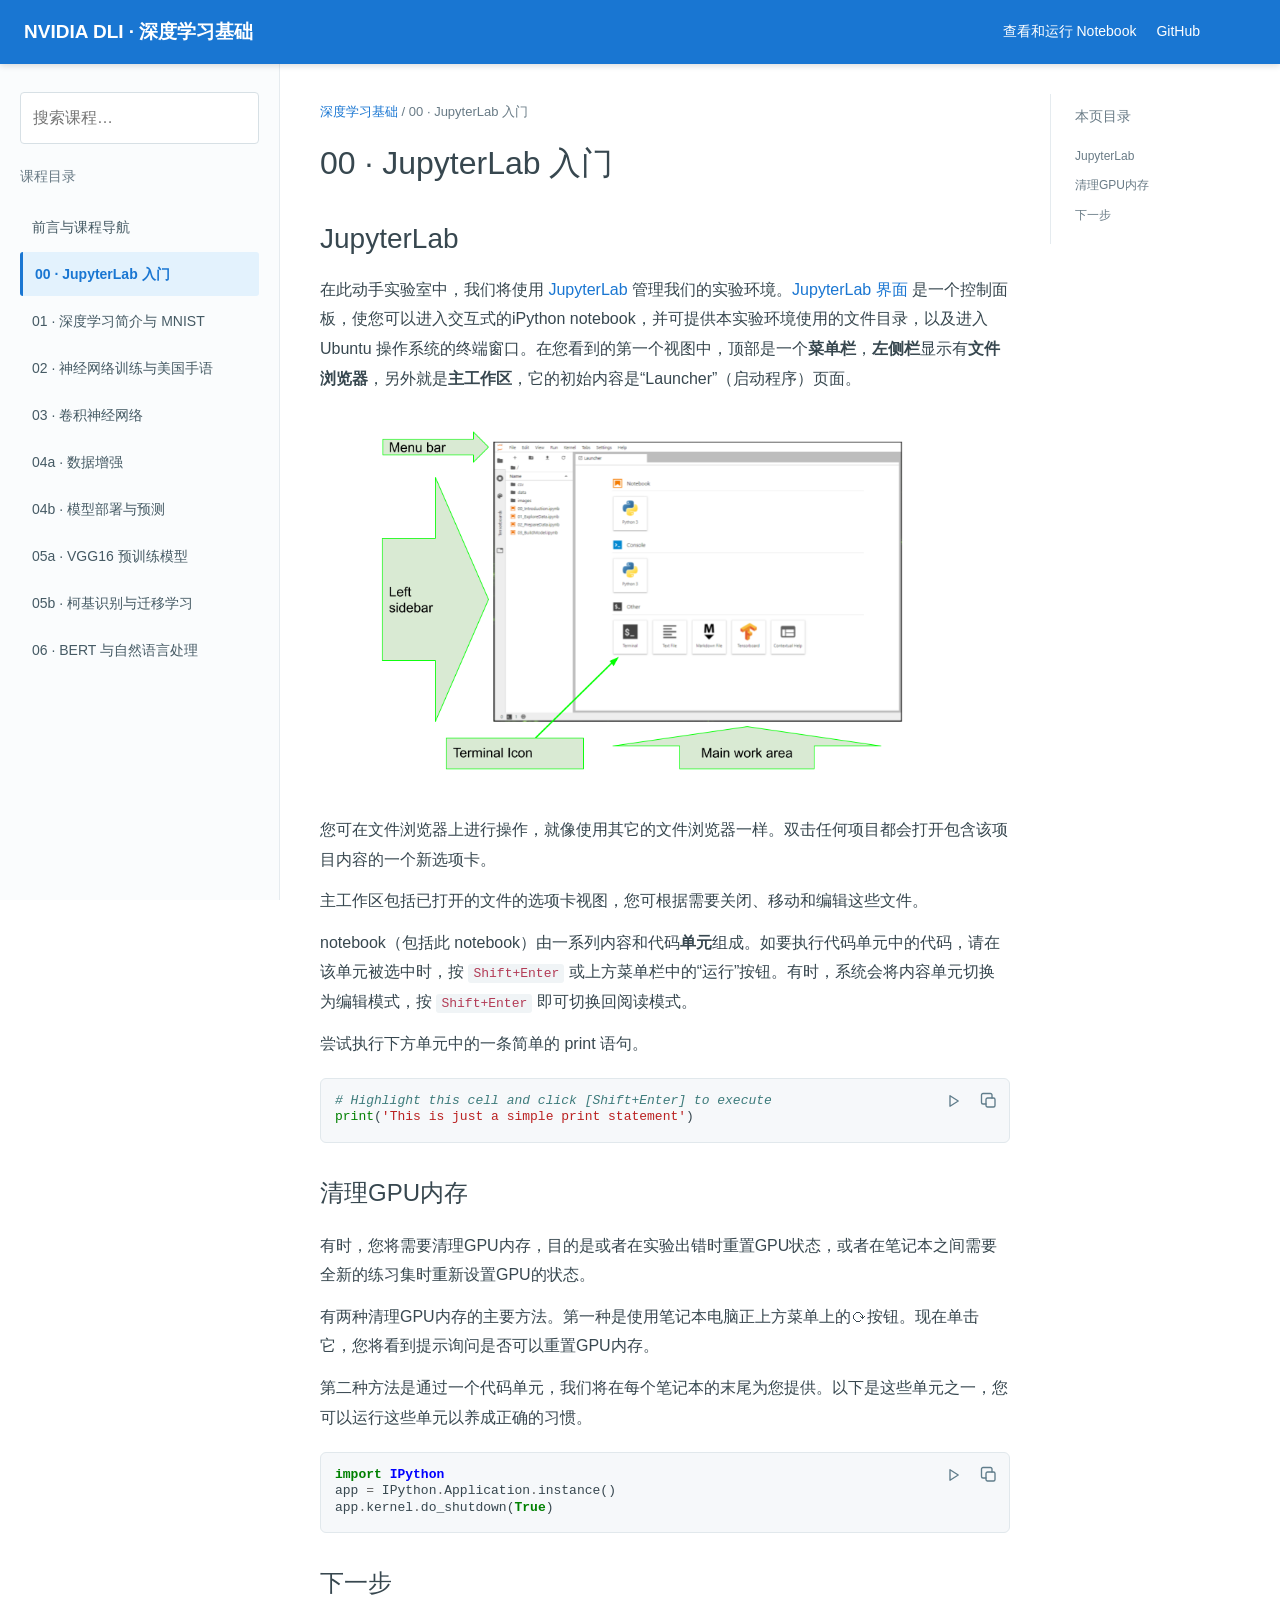
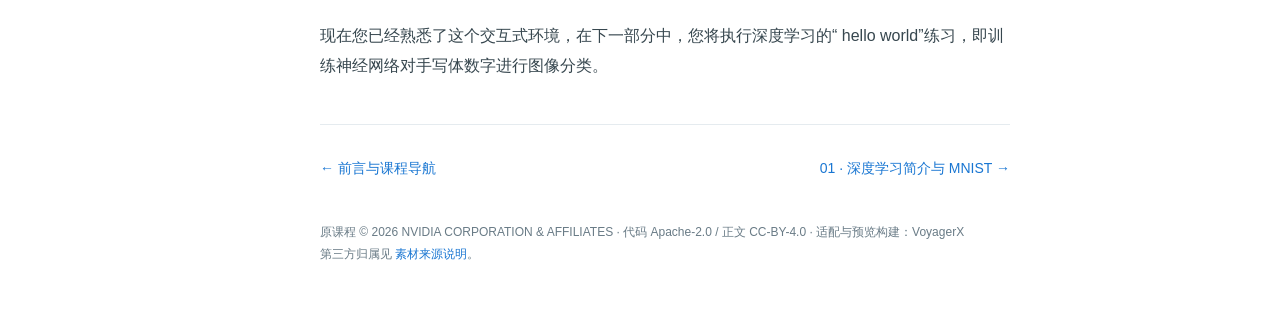
==== commit a5ddb466: "Use inline code action icons with tooltips and fix singleton Corgi batches" ====
--- a/course_content/html/00_jupyterlab.html
+++ b/course_content/html/00_jupyterlab.html
@@ -1,6 +1,6 @@
 <!DOCTYPE html>
 
-<html lang="zh-CN"><head><meta charset="utf-8"/><meta content="width=device-width,initial-scale=1" name="viewport"/><title>00 · JupyterLab 入门 — NVIDIA DLI at ModelScope Notebook</title><link href="_static/style.css?v=35ac2a4557db" rel="stylesheet"/>
+<html lang="zh-CN"><head><meta charset="utf-8"/><meta content="width=device-width,initial-scale=1" name="viewport"/><title>00 · JupyterLab 入门 — NVIDIA DLI at ModelScope Notebook</title><link href="_static/style.css?v=2cb578a85b7c" rel="stylesheet"/>
 <script>window.MathJax={tex:{inlineMath:[['$','$'],['\\(','\\)']],displayMath:[['$$','$$'],['\\[','\\]']] },options:{enableMenu:false},svg:{fontCache:'global'}};</script><script defer="" src="_static/mathjax.js"></script></head>
 <body><header class="topbar"><button aria-expanded="false" aria-label="打开课程目录" class="menu">☰</button><a class="brand" href="index.html" rel="noopener noreferrer" target="_blank">NVIDIA DLI · 深度学习基础</a><nav aria-label="相关链接" class="toplinks"><a href="https://modelscope.cn/gallery/NVIDIA_Training_and_Certification/nvidia-dli-deep-learning-zh-modelscope/files/course_content/tutorials/00_jupyterlab.ipynb" rel="noopener noreferrer" target="_blank">查看和运行 Notebook</a><a href="https://github.com/VoyagerXvoyagerx/nvidia-dli-deep-learning-zh-modelscope" rel="noopener noreferrer" target="_blank">GitHub</a></nav></header>
 <aside aria-label="课程目录" class="sidebar"><input aria-label="搜索课程" class="search" placeholder="搜索课程…" type="search"/><h2>课程目录</h2><ul class="chapters"><li><a class="" href="index.html" rel="noopener noreferrer" target="_blank">前言与课程导航</a></li><li><a aria-current="page" class="active" href="00_jupyterlab.html" rel="noopener noreferrer" target="_blank">00 · JupyterLab 入门</a></li><li><a class="" href="01_mnist.html" rel="noopener noreferrer" target="_blank">01 · 深度学习简介与 MNIST</a></li><li><a class="" href="02_asl.html" rel="noopener noreferrer" target="_blank">02 · 神经网络训练与美国手语</a></li><li><a class="" href="03_asl_cnn.html" rel="noopener noreferrer" target="_blank">03 · 卷积神经网络</a></li><li><a class="" href="04a_asl_augmentation.html" rel="noopener noreferrer" target="_blank">04a · 数据增强</a></li><li><a class="" href="04b_asl_predictions.html" rel="noopener noreferrer" target="_blank">04b · 模型部署与预测</a></li><li><a class="" href="05a_doggy_door.html" rel="noopener noreferrer" target="_blank">05a · VGG16 预训练模型</a></li><li><a class="" href="05b_corgi_door.html" rel="noopener noreferrer" target="_blank">05b · 柯基识别与迁移学习</a></li><li><a class="" href="06_nlp.html" rel="noopener noreferrer" target="_blank">06 · BERT 与自然语言处理</a></li></ul><p class="empty-search">没有匹配的课程</p></aside>
@@ -103,15 +103,35 @@
   if(table.parentElement.classList.contains('table-scroll'))return;
   const wrapper=document.createElement('div');wrapper.className='table-scroll';wrapper.tabIndex=0;wrapper.setAttribute('role','region');wrapper.setAttribute('aria-label','表格，可左右滚动');table.before(wrapper);wrapper.append(table);
  });
+ const icon=(paths)=>`<svg viewBox="0 0 24 24" fill="none" stroke="currentColor" stroke-width="1.8" stroke-linecap="round" stroke-linejoin="round" aria-hidden="true" focusable="false">${paths}</svg>`;
+ const playIcon=icon('<path d="m8 5 11 7-11 7Z"/>');
+ const copyIcon=icon('<rect x="8" y="8" width="12" height="12" rx="2"/><path d="M16 8V4a2 2 0 0 0-2-2H4a2 2 0 0 0-2 2v10a2 2 0 0 0 2 2h4"/>');
+ const copiedIcon=icon('<path d="m5 12 4 4L19 6"/>');
+ const tooltip=document.createElement('div');tooltip.className='code-tooltip';tooltip.id='code-action-tooltip';tooltip.setAttribute('role','tooltip');tooltip.hidden=true;document.body.append(tooltip);
+ let tooltipOwner;
+ function hideTooltip(){tooltip.hidden=true;tooltipOwner?.removeAttribute('aria-describedby');tooltipOwner=null}
+ function showTooltip(owner,text=owner.dataset.tooltip){
+  if(tooltipOwner!==owner)hideTooltip();tooltipOwner=owner;tooltip.textContent=text;tooltip.hidden=false;owner.setAttribute('aria-describedby',tooltip.id);
+  const r=owner.getBoundingClientRect(),w=tooltip.offsetWidth,h=tooltip.offsetHeight;
+  tooltip.style.left=Math.max(8,Math.min(innerWidth-w-8,r.left+(r.width-w)/2))+'px';
+  tooltip.style.top=(r.top-h-8>=8?r.top-h-8:r.bottom+8)+'px';
+ }
+ function addTooltip(owner,label){
+  owner.dataset.tooltip=label;owner.setAttribute('aria-label',label);
+  owner.addEventListener('mouseenter',()=>showTooltip(owner));owner.addEventListener('focus',()=>showTooltip(owner));
+  owner.addEventListener('mouseleave',hideTooltip);owner.addEventListener('blur',hideTooltip);
+ }
+ document.addEventListener('scroll',hideTooltip,true);window.addEventListener('resize',hideTooltip);window.addEventListener('blur',hideTooltip);document.addEventListener('keydown',e=>{if(e.key==='Escape')hideTooltip()});
  document.querySelectorAll('.notebook pre').forEach(pre=>{
   pre.classList.add('code-scroll');pre.tabIndex=0;pre.setAttribute('role','region');pre.setAttribute('aria-label','代码或输出内容，可左右滚动');
   const block=pre.closest('.highlight');
   if(block){
-   const copy=document.createElement('button');copy.type='button';copy.className='copy';copy.textContent='复制';copy.setAttribute('aria-label','复制代码');copy.addEventListener('click',async()=>{
+   const preStyle=getComputedStyle(pre);block.style.setProperty('--code-line-center',(parseFloat(preStyle.paddingTop)+parseFloat(preStyle.lineHeight)/2)+'px');
+   const copy=document.createElement('button');copy.type='button';copy.className='copy';copy.innerHTML=copyIcon;addTooltip(copy,'复制');copy.addEventListener('click',async()=>{
     try{await navigator.clipboard.writeText(pre.innerText)}catch(e){const t=document.createElement('textarea');t.value=pre.innerText;document.body.append(t);t.select();document.execCommand('copy');t.remove()}
-    copy.textContent='已复制';setTimeout(()=>copy.textContent='复制',1200);
+    copy.innerHTML=copiedIcon;copy.classList.add('copied');showTooltip(copy,'已复制');setTimeout(()=>{copy.innerHTML=copyIcon;copy.classList.remove('copied');if(tooltipOwner===copy){if(copy.matches(':hover')||document.activeElement===copy)showTooltip(copy);else hideTooltip()}},1200);
    });
-   const run=document.createElement('a');run.className='run-code';run.textContent='运行';run.href='https://modelscope.cn/code/workspace?type=running&gid=cb1503c2-1458-4f67-b9c3-bd505091cb47';run.target='_blank';run.rel='noopener noreferrer';run.setAttribute('aria-label','打开 ModelScope Notebook 运行环境');
+   const run=document.createElement('a');run.className='run-code';run.innerHTML=playIcon;run.href='https://modelscope.cn/code/workspace?type=running&gid=cb1503c2-1458-4f67-b9c3-bd505091cb47';run.target='_blank';run.rel='noopener noreferrer';addTooltip(run,'在魔搭Notebook中运行');
    const toolbar=document.createElement('div');toolbar.className='code-actions';toolbar.append(run,copy);block.append(toolbar);
   }
  });
--- a/course_content/html/_static/style.css
+++ b/course_content/html/_static/style.css
@@ -14,9 +14,9 @@
 .cell,.inner_cell,.text_cell,.text_cell_render,.rendered_html,.input,.input_area,.output_wrapper,.output,.output_area,.output_subarea{min-width:0;max-width:100%;width:auto}.text_cell_render{padding:0}.input_area{width:100%}.cell{margin:20px 0}.prompt,.anchor-link{display:none}
 .notebook blockquote{border-left:4px solid #90caf9;background:#f4f9fd;padding:8px 16px;margin:20px 0}.notebook ul,.notebook ol{padding-left:24px}.notebook table{border-collapse:collapse;font-size:14px;margin:0}.notebook th,.notebook td{border:1px solid #dfe6ea;padding:10px 13px;vertical-align:top}.notebook th{background:#f5f8fa}.table-scroll{width:100%;max-width:100%;min-width:0;overflow-x:auto;overscroll-behavior-x:contain;-webkit-overflow-scrolling:touch;margin:20px 0}.table-scroll table{width:max-content;min-width:100%;max-width:none}
 code,pre{font:13px/1.65 ui-monospace,SFMono-Regular,Consolas,"Liberation Mono",monospace}p code,li code,td code{background:#f0f4f6;border-radius:3px;padding:2px 5px;color:#b33b56;white-space:normal;overflow-wrap:anywhere}
-.highlight{position:relative;width:100%;max-width:100%;min-width:0;background:#f6f8fa!important;border:1px solid #e1e8ec;border-radius:6px;margin:16px 0;overflow:hidden}.highlight pre,.notebook pre.code-scroll{display:block;width:100%;max-width:100%;min-width:0;margin:0;padding:48px 14px 16px;overflow-x:auto;overflow-y:hidden;white-space:pre;word-break:normal;overflow-wrap:normal;tab-size:4;-webkit-overflow-scrolling:touch;overscroll-behavior-x:contain;touch-action:pan-x pan-y;scrollbar-width:auto;scrollbar-color:#8298a6 #e8eef2;background:transparent}
+.highlight{--action-size:32px;--actions-width:72px;position:relative;width:100%;max-width:100%;min-width:0;padding-right:var(--actions-width);background:#f6f8fa!important;border:1px solid #e1e8ec;border-radius:6px;margin:16px 0;overflow:hidden}.highlight pre,.notebook pre.code-scroll{display:block;width:100%;max-width:100%;min-width:0;margin:0;padding:14px 14px 16px;overflow-x:auto;overflow-y:hidden;white-space:pre;word-break:normal;overflow-wrap:normal;tab-size:4;-webkit-overflow-scrolling:touch;overscroll-behavior-x:contain;touch-action:pan-x pan-y;scrollbar-width:auto;scrollbar-color:#8298a6 #e8eef2;background:transparent}
 .output_area pre.code-scroll{padding:14px;background:#fbfcfd;border-left:3px solid #cfd8dc}.code-scroll code,.code-scroll span{white-space:pre;word-break:normal;overflow-wrap:normal}.code-scroll::-webkit-scrollbar,.table-scroll::-webkit-scrollbar{height:10px}.code-scroll::-webkit-scrollbar-track,.table-scroll::-webkit-scrollbar-track{background:#e8eef2}.code-scroll::-webkit-scrollbar-thumb,.table-scroll::-webkit-scrollbar-thumb{background:#8298a6;border-radius:6px}
-.code-actions{position:absolute;right:6px;top:5px;display:flex;align-items:center;gap:6px;z-index:1}.code-actions .copy,.code-actions .run-code{display:inline-flex;align-items:center;justify-content:center;border:1px solid #dce3e8;border-radius:4px;padding:4px 10px;min-width:44px;min-height:36px;background:#fff;font-size:12px;color:#455a64;cursor:pointer;white-space:nowrap;text-decoration:none}.code-actions .run-code:hover{background:#e3f2fd;color:var(--blue)}
+.code-actions{position:absolute;right:4px;top:calc(var(--code-line-center,22.125px) - var(--action-size)/2);display:flex;align-items:center;gap:4px;z-index:1}.code-actions .copy,.code-actions .run-code{display:inline-flex;align-items:center;justify-content:center;flex:0 0 var(--action-size);width:var(--action-size);height:var(--action-size);border:0;border-radius:4px;padding:0;background:transparent;color:#607d8b;cursor:pointer;text-decoration:none}.code-actions svg{width:18px;height:18px;pointer-events:none}.code-actions .copy:hover,.code-actions .run-code:hover,.code-actions .copy:focus-visible,.code-actions .run-code:focus-visible{background:#e3f2fd;color:var(--blue)}.code-actions .copy:focus-visible,.code-actions .run-code:focus-visible{outline-offset:-3px}.code-actions .copy.copied{color:#2e7d32}.code-tooltip{position:fixed;z-index:100;max-width:calc(100vw - 16px);padding:7px 10px;border-radius:4px;background:#263238;color:#fff;font-size:13px;line-height:1.5;box-shadow:0 2px 8px #0003;pointer-events:none;white-space:nowrap}.code-tooltip[hidden]{display:none}
 .MathJax{max-width:100%;overflow-x:auto;overflow-y:hidden}.MathJax[display="true"]{display:block}.MathJax svg{max-width:none}.pager{display:flex;justify-content:space-between;gap:20px;margin-top:44px;padding-top:22px;border-top:1px solid var(--line);font-size:14px}.pager a{min-height:44px;display:flex;align-items:center;overflow-wrap:anywhere;min-width:0}.footer{margin-top:30px;color:var(--muted);font-size:12px;overflow-wrap:anywhere}.empty-search{font-size:13px;color:var(--muted);display:none}
 .drawer-head,.drawer-actions,.nav-backdrop{display:none}.nav-backdrop[hidden]{display:none!important}
 @media(min-width:1800px){main{margin-left:calc(280px + (100vw - 1800px)/2)}}
@@ -25,7 +25,7 @@
  :root{--header-height:60px}html{scroll-padding-top:76px}.topbar{gap:10px;padding:0 64px 0 12px}.menu{display:flex;align-items:center;justify-content:center;flex:0 0 44px;width:44px;height:44px;padding:0}.brand{font-size:16px;white-space:nowrap;overflow:hidden;text-overflow:ellipsis;line-height:1.4}.toplinks{display:none}.toc{display:none}
  .sidebar{top:0;bottom:0;width:min(320px,calc(100vw - 48px));max-width:100%;padding:16px 16px 32px;z-index:50;transform:translateX(-105%);visibility:hidden;pointer-events:none;transition:transform .18s ease,visibility .18s;background:#fff;box-shadow:8px 0 30px #0003;height:100dvh;max-height:100dvh}
  .sidebar.open{display:block;transform:translateX(0);visibility:visible;pointer-events:auto}.drawer-head{display:flex;align-items:center;justify-content:space-between;gap:12px;margin-bottom:16px;font-size:18px}.menu-close{border:0;background:#eff4f8;color:#37474f;border-radius:4px;font-size:26px;width:44px;height:44px;cursor:pointer}.drawer-actions{display:flex;flex-direction:column;gap:4px;border-top:1px solid var(--line);margin-top:20px;padding-top:14px}.drawer-actions a{display:flex;align-items:center;min-height:44px;padding:8px 12px;font-size:14px}
- .nav-backdrop{display:block;position:fixed;inset:0;border:0;background:#0006;z-index:40;padding:0;cursor:pointer}.nav-open{overflow:hidden}.chapters a{min-height:44px}main{width:auto;min-width:0;margin:var(--header-height) 0 0;padding:24px 20px 40px;max-width:100%;min-height:calc(100dvh - var(--header-height))}.page-title{font-size:26px}.notebook h1{font-size:25px}.notebook h2{font-size:22px}.notebook h3{font-size:19px}.code-actions .copy,.code-actions .run-code{min-height:44px}.highlight pre{padding-top:54px}.pager{flex-wrap:wrap}.table-scroll{max-width:100%}
+ .nav-backdrop{display:block;position:fixed;inset:0;border:0;background:#0006;z-index:40;padding:0;cursor:pointer}.nav-open{overflow:hidden}.chapters a{min-height:44px}main{width:auto;min-width:0;margin:var(--header-height) 0 0;padding:24px 20px 40px;max-width:100%;min-height:calc(100dvh - var(--header-height))}.page-title{font-size:26px}.notebook h1{font-size:25px}.notebook h2{font-size:22px}.notebook h3{font-size:19px}.highlight{--action-size:44px;--actions-width:96px}.pager{flex-wrap:wrap}.table-scroll{max-width:100%}
 }
 @media(max-width:480px){main{padding:22px 16px 36px}.topbar{padding-right:60px}.brand{font-size:15px}.page-title{font-size:24px}.notebook h1{font-size:23px}.notebook h2{font-size:21px}.notebook blockquote{margin-left:0;margin-right:0;padding:8px 12px}}
 @media(prefers-reduced-motion:reduce){html{scroll-behavior:auto}.sidebar{transition:none}}
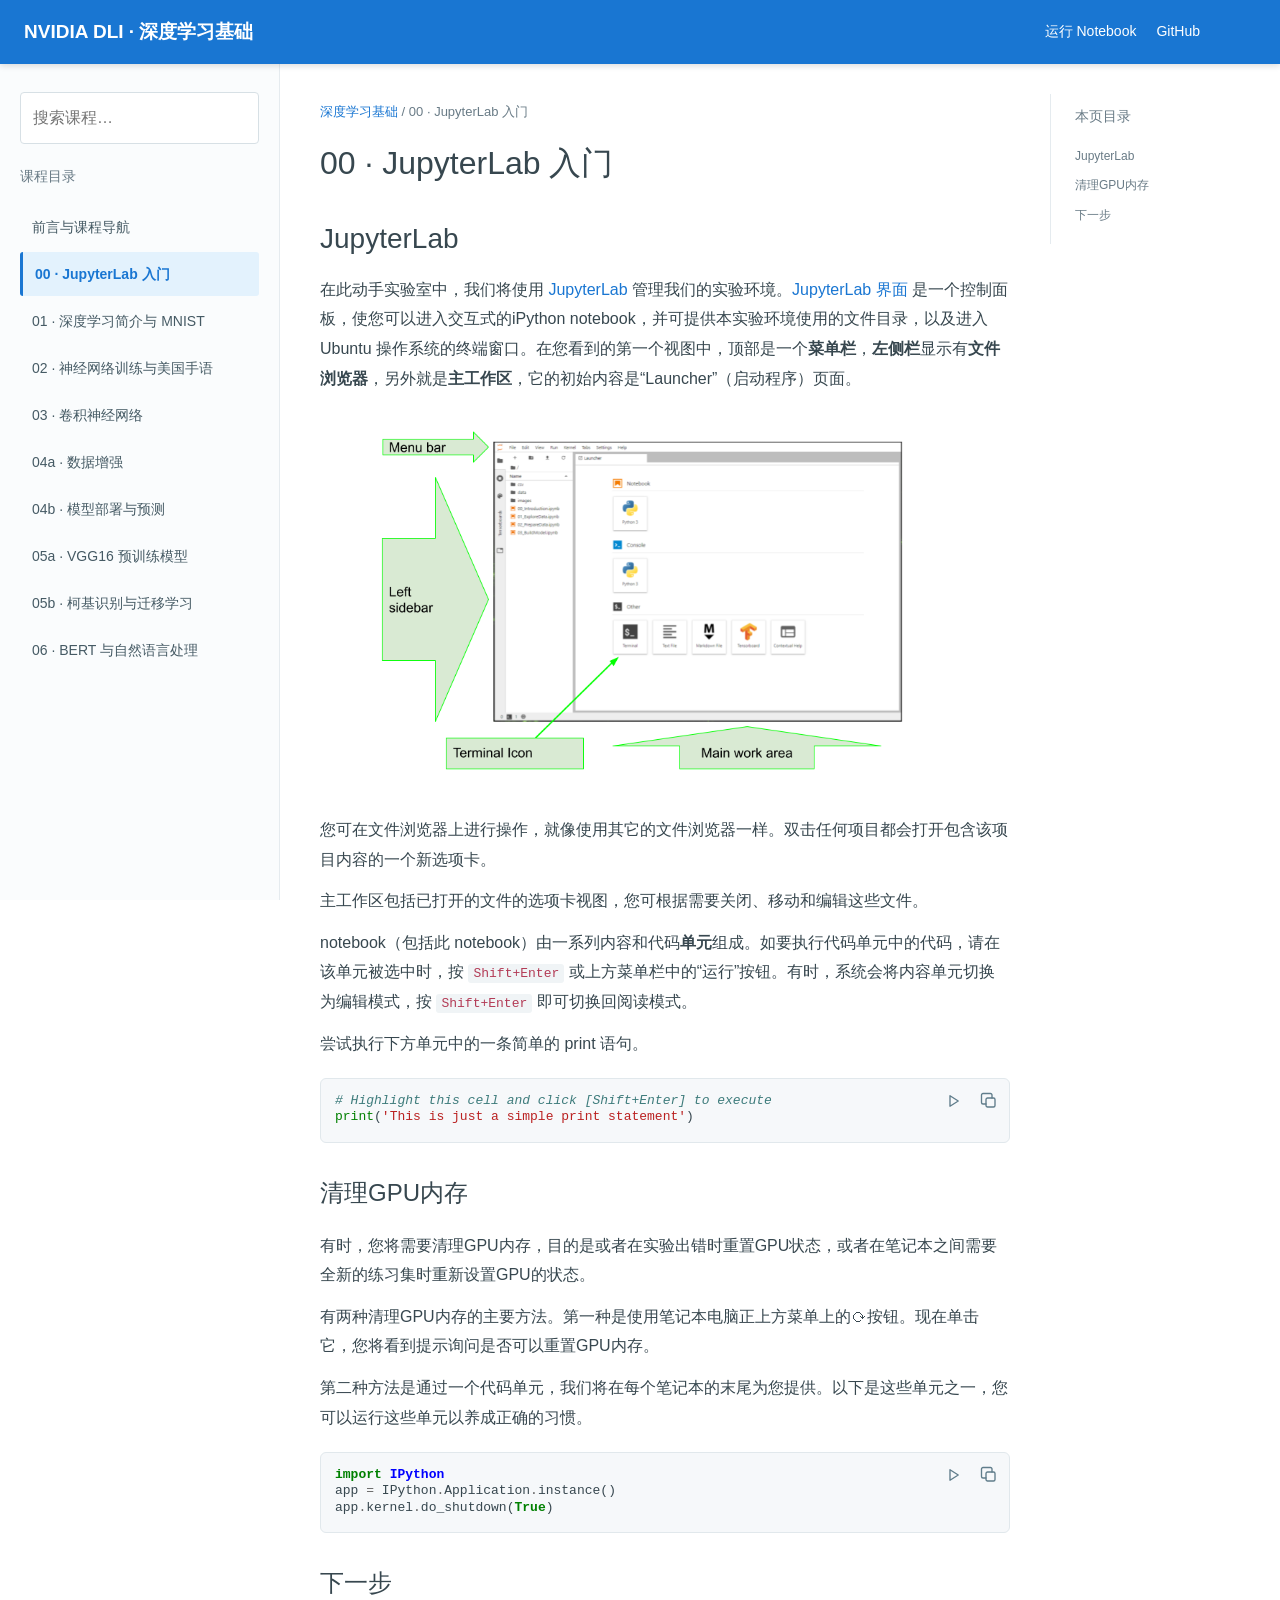
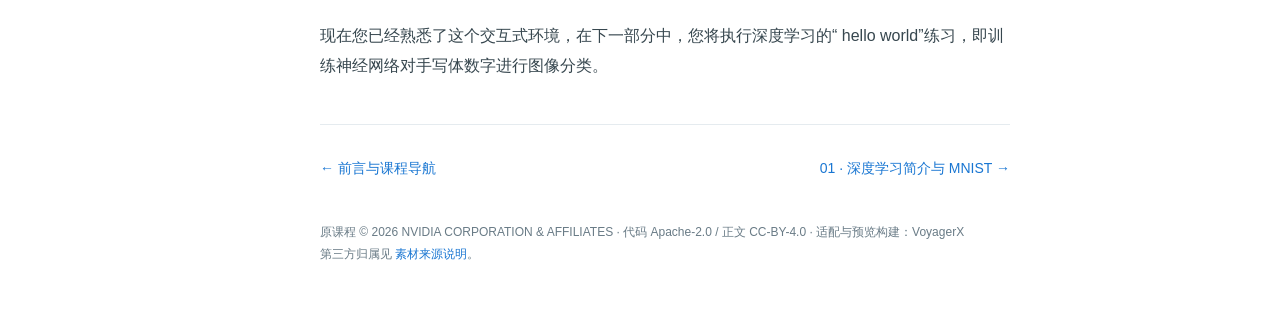
==== commit 7a87bb4b: "Open the Notebook runtime from the header with source attribution [skip ci]" ====
--- a/course_content/html/00_jupyterlab.html
+++ b/course_content/html/00_jupyterlab.html
@@ -1,9 +1,9 @@
 <!DOCTYPE html>
 
-<html lang="zh-CN"><head><meta charset="utf-8"/><meta content="width=device-width,initial-scale=1" name="viewport"/><title>00 · JupyterLab 入门 — NVIDIA DLI at ModelScope Notebook</title><link href="_static/style.css?v=2cb578a85b7c" rel="stylesheet"/>
+<html lang="zh-CN"><head><meta charset="utf-8"/><meta content="width=device-width,initial-scale=1" name="viewport"/><title>00 · JupyterLab 入门 — NVIDIA DLI at ModelScope Notebook</title><link href="_static/style.css?v=df18e0d7cd28" rel="stylesheet"/>
 <script>window.MathJax={tex:{inlineMath:[['$','$'],['\\(','\\)']],displayMath:[['$$','$$'],['\\[','\\]']] },options:{enableMenu:false},svg:{fontCache:'global'}};</script><script defer="" src="_static/mathjax.js"></script></head>
-<body><header class="topbar"><button aria-expanded="false" aria-label="打开课程目录" class="menu">☰</button><a class="brand" href="index.html" rel="noopener noreferrer" target="_blank">NVIDIA DLI · 深度学习基础</a><nav aria-label="相关链接" class="toplinks"><a href="https://modelscope.cn/gallery/NVIDIA_Training_and_Certification/nvidia-dli-deep-learning-zh-modelscope/files/course_content/tutorials/00_jupyterlab.ipynb" rel="noopener noreferrer" target="_blank">查看和运行 Notebook</a><a href="https://github.com/VoyagerXvoyagerx/nvidia-dli-deep-learning-zh-modelscope" rel="noopener noreferrer" target="_blank">GitHub</a></nav></header>
-<aside aria-label="课程目录" class="sidebar"><input aria-label="搜索课程" class="search" placeholder="搜索课程…" type="search"/><h2>课程目录</h2><ul class="chapters"><li><a class="" href="index.html" rel="noopener noreferrer" target="_blank">前言与课程导航</a></li><li><a aria-current="page" class="active" href="00_jupyterlab.html" rel="noopener noreferrer" target="_blank">00 · JupyterLab 入门</a></li><li><a class="" href="01_mnist.html" rel="noopener noreferrer" target="_blank">01 · 深度学习简介与 MNIST</a></li><li><a class="" href="02_asl.html" rel="noopener noreferrer" target="_blank">02 · 神经网络训练与美国手语</a></li><li><a class="" href="03_asl_cnn.html" rel="noopener noreferrer" target="_blank">03 · 卷积神经网络</a></li><li><a class="" href="04a_asl_augmentation.html" rel="noopener noreferrer" target="_blank">04a · 数据增强</a></li><li><a class="" href="04b_asl_predictions.html" rel="noopener noreferrer" target="_blank">04b · 模型部署与预测</a></li><li><a class="" href="05a_doggy_door.html" rel="noopener noreferrer" target="_blank">05a · VGG16 预训练模型</a></li><li><a class="" href="05b_corgi_door.html" rel="noopener noreferrer" target="_blank">05b · 柯基识别与迁移学习</a></li><li><a class="" href="06_nlp.html" rel="noopener noreferrer" target="_blank">06 · BERT 与自然语言处理</a></li></ul><p class="empty-search">没有匹配的课程</p></aside>
+<body><header class="topbar"><button aria-expanded="false" aria-label="打开课程目录" class="menu">☰</button><a class="brand" href="index.html" rel="noopener noreferrer" target="_blank">NVIDIA DLI · 深度学习基础</a><nav aria-label="相关链接" class="toplinks"><a href="https://modelscope.cn/code/workspace?type=running&amp;gid=cb1503c2-1458-4f67-b9c3-bd505091cb47&amp;from=header" rel="noopener noreferrer" target="_blank">运行 Notebook</a><a href="https://github.com/VoyagerXvoyagerx/nvidia-dli-deep-learning-zh-modelscope" rel="noopener noreferrer" target="_blank">GitHub</a></nav></header>
+<aside aria-label="课程目录" class="sidebar"><input aria-label="搜索课程" class="search" placeholder="搜索课程…" type="search"/><h2>课程目录</h2><ul class="chapters"><li><a class="" href="index.html" target="_self">前言与课程导航</a></li><li><a aria-current="page" class="active" href="00_jupyterlab.html" target="_self">00 · JupyterLab 入门</a></li><li><a class="" href="01_mnist.html" target="_self">01 · 深度学习简介与 MNIST</a></li><li><a class="" href="02_asl.html" target="_self">02 · 神经网络训练与美国手语</a></li><li><a class="" href="03_asl_cnn.html" target="_self">03 · 卷积神经网络</a></li><li><a class="" href="04a_asl_augmentation.html" target="_self">04a · 数据增强</a></li><li><a class="" href="04b_asl_predictions.html" target="_self">04b · 模型部署与预测</a></li><li><a class="" href="05a_doggy_door.html" target="_self">05a · VGG16 预训练模型</a></li><li><a class="" href="05b_corgi_door.html" target="_self">05b · 柯基识别与迁移学习</a></li><li><a class="" href="06_nlp.html" target="_self">06 · BERT 与自然语言处理</a></li></ul><p class="empty-search">没有匹配的课程</p></aside>
 <main><div class="breadcrumb"><a href="index.html" rel="noopener noreferrer" target="_blank">深度学习基础</a> / 00 · JupyterLab 入门</div><h1 class="page-title">00 · JupyterLab 入门</h1><article class="notebook"><div class="cell border-box-sizing text_cell rendered" id="cell-id=77c0763f"><div class="inner_cell">
 <div class="text_cell_render border-box-sizing rendered_html">
 <h1 id="JupyterLab">JupyterLab<a class="anchor-link" href="#JupyterLab">¶</a></h1><p>在此动手实验室中，我们将使用 <a href="https://jupyterlab.readthedocs.io/en/stable/" rel="noopener noreferrer" target="_blank">JupyterLab</a> 管理我们的实验环境。<a href="https://jupyterlab.readthedocs.io/en/stable/user/interface.html" rel="noopener noreferrer" target="_blank">JupyterLab 界面</a> 是一个控制面板，使您可以进入交互式的iPython notebook，并可提供本实验环境使用的文件目录，以及进入 Ubuntu 操作系统的终端窗口。在您看到的第一个视图中，顶部是一个<strong>菜单栏</strong>，<strong>左侧栏</strong>显示有<strong>文件浏览器</strong>，另外就是<strong>主工作区</strong>，它的初始内容是“Launcher”（启动程序）页面。</p>
--- a/course_content/html/_static/style.css
+++ b/course_content/html/_static/style.css
@@ -18,6 +18,7 @@
 .output_area pre.code-scroll{padding:14px;background:#fbfcfd;border-left:3px solid #cfd8dc}.code-scroll code,.code-scroll span{white-space:pre;word-break:normal;overflow-wrap:normal}.code-scroll::-webkit-scrollbar,.table-scroll::-webkit-scrollbar{height:10px}.code-scroll::-webkit-scrollbar-track,.table-scroll::-webkit-scrollbar-track{background:#e8eef2}.code-scroll::-webkit-scrollbar-thumb,.table-scroll::-webkit-scrollbar-thumb{background:#8298a6;border-radius:6px}
 .code-actions{position:absolute;right:4px;top:calc(var(--code-line-center,22.125px) - var(--action-size)/2);display:flex;align-items:center;gap:4px;z-index:1}.code-actions .copy,.code-actions .run-code{display:inline-flex;align-items:center;justify-content:center;flex:0 0 var(--action-size);width:var(--action-size);height:var(--action-size);border:0;border-radius:4px;padding:0;background:transparent;color:#607d8b;cursor:pointer;text-decoration:none}.code-actions svg{width:18px;height:18px;pointer-events:none}.code-actions .copy:hover,.code-actions .run-code:hover,.code-actions .copy:focus-visible,.code-actions .run-code:focus-visible{background:#e3f2fd;color:var(--blue)}.code-actions .copy:focus-visible,.code-actions .run-code:focus-visible{outline-offset:-3px}.code-actions .copy.copied{color:#2e7d32}.code-tooltip{position:fixed;z-index:100;max-width:calc(100vw - 16px);padding:7px 10px;border-radius:4px;background:#263238;color:#fff;font-size:13px;line-height:1.5;box-shadow:0 2px 8px #0003;pointer-events:none;white-space:nowrap}.code-tooltip[hidden]{display:none}
 .MathJax{max-width:100%;overflow-x:auto;overflow-y:hidden}.MathJax[display="true"]{display:block}.MathJax svg{max-width:none}.pager{display:flex;justify-content:space-between;gap:20px;margin-top:44px;padding-top:22px;border-top:1px solid var(--line);font-size:14px}.pager a{min-height:44px;display:flex;align-items:center;overflow-wrap:anywhere;min-width:0}.footer{margin-top:30px;color:var(--muted);font-size:12px;overflow-wrap:anywhere}.empty-search{font-size:13px;color:var(--muted);display:none}
+.solution{border:1px solid var(--line);border-radius:6px;margin:18px 0;background:#fafcfd;min-width:0;max-width:100%}.solution summary{display:flex;align-items:center;gap:10px;min-height:44px;padding:8px 14px;cursor:pointer;color:var(--blue);font-size:14px;list-style:none;user-select:none}.solution summary::-webkit-details-marker{display:none}.solution summary:focus-visible{outline:3px solid #ffb300;outline-offset:2px}.solution-dots{font-size:22px;line-height:1}.solution[open] .solution-show,.solution:not([open]) .solution-hide{display:none}.solution-content{padding:0 12px 4px;min-width:0}.solution-content>.cell{margin:10px 0}.solution-content .highlight{margin:10px 0}
 .drawer-head,.drawer-actions,.nav-backdrop{display:none}.nav-backdrop[hidden]{display:none!important}
 @media(min-width:1800px){main{margin-left:calc(280px + (100vw - 1800px)/2)}}
 @media(max-width:1200px){.toc{display:none}main{margin-right:0;padding:30px}}
